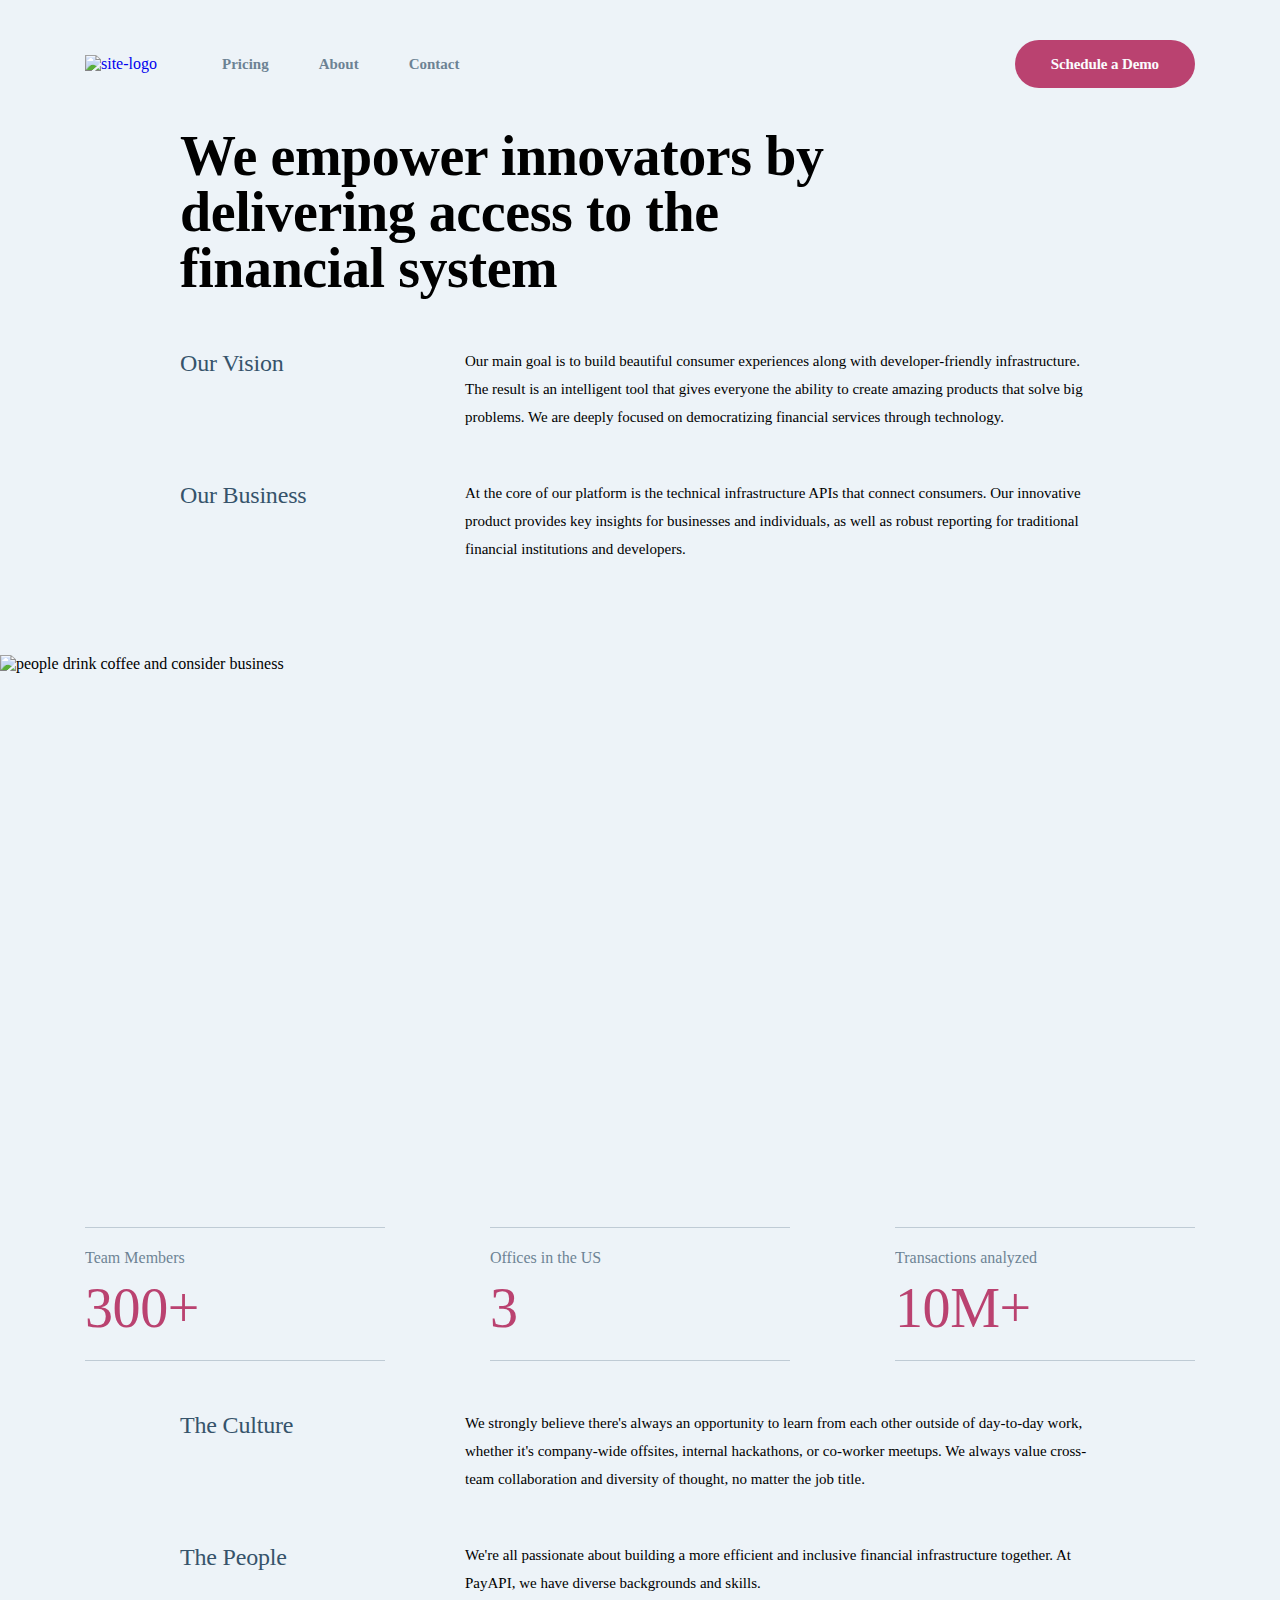
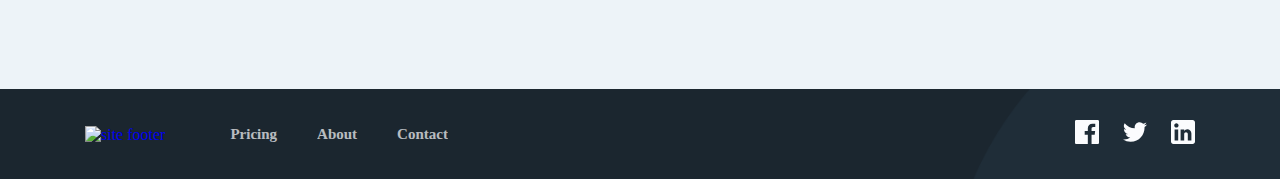
==== about.html @ fb98f4ae "About and pricing page done" ====
<!DOCTYPE html>
<html lang="en">
<head>
  <meta charset="UTF-8">
  <meta http-equiv="X-UA-Compatible" content="IE=edge">
  <meta name="viewport" content="width=device-width, initial-scale=1.0">
  <link rel="stylesheet" href="./css/main.css">
  <title>PayApi\About</title>
</head>
<body class="site-body body-contact">
  <!-- Header Start-->
  <header class="site-header">
    
    <div class="container">
      
      <div class="site-header__inner ">
        
        <a class="logo" href="./index.html">
          <img src="./images/logo.svg" alt="site-logo">
        </a>
        
        <button class="site-header__btn">
        </button>
        
        <nav class="site-header__nav nav">
          
          <button class="nav__btn">
          </button>
          
          <ul class="nav__list">
            
            <li class="nav__item">
              
              <a class="nav__link" href="./pricing.html">
                Pricing
              </a>
              
            </li>
            
            <li class="nav__item">
              
              <a class="nav__link" href="./about.html">
                About
              </a>
              
            </li>
            
            <li class="nav__item">
              
              <a class="nav__link" href="./contact.html">
                Contact
              </a>
              
            </li>
            
          </ul>
          
          <div class="nav__wrap">
            
            <a class="nav-link our-link" href="#">
              Schedule a Demo
            </a>
            
          </div>
          
        </nav>
        
        <div class="site-header-wrap  site-header-wrap--on">
          
          <a class="nav-link our-link" href="#">
            Schedule a Demo
          </a>
          
        </div>
        
      </div>
      
    </div>
    
  </header>
  
  <!-- site main -->
  <main class="site-main">
    <!DOCTYPE html>
<html lang="en">

<head>
    <meta charset="UTF-8">
    <meta http-equiv="X-UA-Compatible" content="IE=edge">
    <meta name="viewport" content="width=device-width, initial-scale=1.0">
    <title>About</title>
    <link rel="stylesheet" href="./css/main.css">
</head>

<body>
    <main>
        <section class="empower">
            <div class="container">
                <div class="empower-wrap">
                    <div class="empower-wrap__title-box">
                        <h2 class="empower-wrap__title">
                            We empower innovators by delivering access to the financial system
                        </h2>
                    </div>
                    <ul class="empower-wrap__empower-list empower-list">
                        <li class="empower-list__item">
                            <h3 class="empower-list__title">Our Vision</h3>
                            <div class="empower-list__text-box">
                                <p class="empower-list__text">
                                    Our main goal is to build beautiful consumer experiences along with developer-friendly
                                    infrastructure. The result is an intelligent tool that gives everyone the ability to
                                    create
                                    amazing products that solve big problems. We are deeply focused on democratizing
                                    financial
                                    services through technology.
                                </p>
                            </div>
                        </li>
                        <li class="empower-list__item">
                            <h3 class="empower-list__title">Our Business</h3>
                            <div class="empower-list__text-box">
                                <p class="empower-list__text">
                                    At the core of our platform is the technical infrastructure APIs that connect consumers.
                                    Our
                                    innovative product provides key insights for businesses and individuals, as well as
                                    robust
                                    reporting for traditional financial institutions and developers.
                                </p>
                            </div>
                        </li>
                    </ul>
                    <img class="empower-wrap__img-m" src="./images/people-m.png" width="375" height="300"
                        srcset="./images/people-m.png 1x, ./images/people-m@2x.png 2x" alt="
                people drink coffee and consider business">
                    <img class="empower-wrap__img-t" src="./images/people-m.png" width="769" height="267"
                        srcset="./images/people-t.png 1x, ./images/people-t@2x.png 2x" alt="
                people drink coffee and consider business">
                    <img class="empower-wrap__img-d" src="./images/people-d.png" width="1440" height="500"
                        srcset="./images/people-d.png 1x, ./images/people-d@2x.png 2x" alt="
                people drink coffee and consider business">
                <ul class="empower-list-team">
                    <li class="empower-list-team__item">
                        <p class="empower-list-team__text">Team Members</p>
                        <span class="empower-list-team__tiny">300+</span>
                    </li>
                    <li class="empower-list-team__item">
                        <p class="empower-list-team__text">Offices in the US</p>
                        <span class="empower-list-team__tiny">3</span>
                    </li>
                    <li class="empower-list-team__item">
                        <p class="empower-list-team__text">Transactions analyzed</p>
                        <span class="empower-list-team__tiny">10M+</span>
                    </li>
                </ul>
                <ul class="empower-wrap__empower-list empower-list">
                    <li class="empower-list__item">
                        <h3 class="empower-list__title">The Culture</h3>
                        <div class="empower-list__text-box">
                            <p class="empower-list__text">
                                We strongly believe there's always an opportunity to learn from each other outside of day-to-day work, whether it's company-wide offsites, internal hackathons, or co-worker meetups. We always value cross-team collaboration and diversity of thought, no matter the job title.
                            </p>
                        </div>
                    </li>
                    <li class="empower-list__item">
                        <h3 class="empower-list__title">The People</h3>
                        <div class="empower-list__text-box">
                            <p class="empower-list__text">
                                We're all passionate about building a more efficient and inclusive financial infrastructure together. At PayAPI, we have diverse backgrounds and skills.
                            </p>
                        </div>
                    </li>
                </ul>
                </div>
            </div>
        </section>
    </main>
</body>

</html>
    
  </main>
  
  
  <!-- Footer -->
  
  <footer class="site-footer">

    <div class="container">

      <div class="site-footer__inner">

        <a class="site-footer__logo" href="./index.html">
          <img src="./images/logo-footer.svg" alt="site footer">
        </a>

        <ul class="site-footer__list">

        <li class="site-footer__item">

          <a class="site-footer__link" href="./pricing.html">
            Pricing
          </a>

        </li>

        <li class="site-footer__item">

          <a class="site-footer__link" href="./about.html">
            About
          </a>

        </li>

        <li class="site-footer__item">

          <a class="site-footer__link" href="./contact.html">
            Contact
          </a>

        </li>

        </ul>

        <ul class="site-footer__icon icon">

          <li class="icon__item">

            <a class="icon__link" href="#">
              <svg width="24" height="24" fill="currentColor" xmlns="http://www.w3.org/2000/svg"><path d="M22.675 0H1.325C.593 0 0 .593 0 1.325v21.351C0 23.407.593 24 1.325 24H12.82v-9.294H9.692v-3.622h3.128V8.413c0-3.1 1.893-4.788 4.659-4.788 1.325 0 2.463.099 2.795.143v3.24l-1.918.001c-1.504 0-1.795.715-1.795 1.763v2.313h3.587l-.467 3.622h-3.12V24h6.116c.73 0 1.323-.593 1.323-1.325V1.325C24 .593 23.407 0 22.675 0Z" fill="currentColor"/></svg>
            </a>

          </li>

          <li class="icon__item">

            <a class="icon__link" href="#">
              <svg width="24" height="20" fill="currentColor" xmlns="http://www.w3.org/2000/svg"><path d="M24 2.557a9.83 9.83 0 0 1-2.828.775A4.932 4.932 0 0 0 23.337.608a9.864 9.864 0 0 1-3.127 1.195A4.916 4.916 0 0 0 16.616.248c-3.179 0-5.515 2.966-4.797 6.045A13.978 13.978 0 0 1 1.671 1.149a4.93 4.93 0 0 0 1.523 6.574 4.903 4.903 0 0 1-2.229-.616c-.054 2.281 1.581 4.415 3.949 4.89a4.935 4.935 0 0 1-2.224.084 4.928 4.928 0 0 0 4.6 3.419A9.9 9.9 0 0 1 0 17.54a13.94 13.94 0 0 0 7.548 2.212c9.142 0 14.307-7.721 13.995-14.646A10.025 10.025 0 0 0 24 2.557Z" fill="currentColor"/></svg>
            </a>

          </li>

          <li class="icon__item">

            <a class="icon__link" href="#">
              <svg width="24" height="24" fill="currentColor" xmlns="http://www.w3.org/2000/svg"><path fill-rule="evenodd" clip-rule="evenodd" d="M2.4 0h19.2C22.92 0 24 1.08 24 2.4v19.2c0 1.32-1.08 2.4-2.4 2.4H2.4C1.08 24 0 22.92 0 21.6V2.4C0 1.08 1.08 0 2.4 0Zm1.2 20.4h3.6V9.6H3.6v10.8ZM5.4 7.56c-1.2 0-2.16-.96-2.16-2.16 0-1.2.96-2.16 2.16-2.16 1.2 0 2.16.96 2.16 2.16 0 1.2-.96 2.16-2.16 2.16ZM16.8 20.4h3.6v-6.84c0-2.28-1.92-4.2-4.2-4.2-1.08 0-2.4.72-3 1.68V9.6H9.6v10.8h3.6v-6.36c0-.96.84-1.8 1.8-1.8.96 0 1.8.84 1.8 1.8v6.36Z" fill="currentColor"/></svg>
            </a>

          </li>

        </ul>

      </div>

    </div>

  </footer>
  
  <script src="./js/main.js"></script>
  
</body>
</html>
---- css/main.css ----
/*! normalize.css v8.0.1 | MIT License | github.com/necolas/normalize.css */
/* Document
   ========================================================================== */
/**
 * 1. Correct the line height in all browsers.
 * 2. Prevent adjustments of font size after orientation changes in iOS.
 */
html {
  line-height: 1.15; /* 1 */
  -webkit-text-size-adjust: 100%; /* 2 */
}

/* Sections
   ========================================================================== */
/**
 * Remove the margin in all browsers.
 */
body {
  margin: 0;
}

/**
 * Render the `main` element consistently in IE.
 */
main {
  display: block;
}

/**
 * Correct the font size and margin on `h1` elements within `section` and
 * `article` contexts in Chrome, Firefox, and Safari.
 */
h1 {
  font-size: 2em;
  margin: 0.67em 0;
}

/* Grouping content
   ========================================================================== */
/**
 * 1. Add the correct box sizing in Firefox.
 * 2. Show the overflow in Edge and IE.
 */
hr {
  box-sizing: content-box; /* 1 */
  height: 0; /* 1 */
  overflow: visible; /* 2 */
}

/**
 * 1. Correct the inheritance and scaling of font size in all browsers.
 * 2. Correct the odd `em` font sizing in all browsers.
 */
pre {
  font-family: monospace, monospace; /* 1 */
  font-size: 1em; /* 2 */
}

/* Text-level semantics
   ========================================================================== */
/**
 * Remove the gray background on active links in IE 10.
 */
a {
  background-color: transparent;
}

/**
 * 1. Remove the bottom border in Chrome 57-
 * 2. Add the correct text decoration in Chrome, Edge, IE, Opera, and Safari.
 */
abbr[title] {
  border-bottom: none; /* 1 */
  text-decoration: underline; /* 2 */
  -webkit-text-decoration: underline dotted;
          text-decoration: underline dotted; /* 2 */
}

/**
 * Add the correct font weight in Chrome, Edge, and Safari.
 */
b,
strong {
  font-weight: bolder;
}

/**
 * 1. Correct the inheritance and scaling of font size in all browsers.
 * 2. Correct the odd `em` font sizing in all browsers.
 */
code,
kbd,
samp {
  font-family: monospace, monospace; /* 1 */
  font-size: 1em; /* 2 */
}

/**
 * Add the correct font size in all browsers.
 */
small {
  font-size: 80%;
}

/**
 * Prevent `sub` and `sup` elements from affecting the line height in
 * all browsers.
 */
sub,
sup {
  font-size: 75%;
  line-height: 0;
  position: relative;
  vertical-align: baseline;
}

sub {
  bottom: -0.25em;
}

sup {
  top: -0.5em;
}

/* Embedded content
   ========================================================================== */
/**
 * Remove the border on images inside links in IE 10.
 */
img {
  border-style: none;
}

/* Forms
   ========================================================================== */
/**
 * 1. Change the font styles in all browsers.
 * 2. Remove the margin in Firefox and Safari.
 */
button,
input,
optgroup,
select,
textarea {
  font-family: inherit; /* 1 */
  font-size: 100%; /* 1 */
  line-height: 1.15; /* 1 */
  margin: 0; /* 2 */
}

/**
 * Show the overflow in IE.
 * 1. Show the overflow in Edge.
 */
button,
input { /* 1 */
  overflow: visible;
}

/**
 * Remove the inheritance of text transform in Edge, Firefox, and IE.
 * 1. Remove the inheritance of text transform in Firefox.
 */
button,
select { /* 1 */
  text-transform: none;
}

/**
 * Correct the inability to style clickable types in iOS and Safari.
 */
button,
[type=button],
[type=reset],
[type=submit] {
  -webkit-appearance: button;
}

/**
 * Remove the inner border and padding in Firefox.
 */
button::-moz-focus-inner,
[type=button]::-moz-focus-inner,
[type=reset]::-moz-focus-inner,
[type=submit]::-moz-focus-inner {
  border-style: none;
  padding: 0;
}

/**
 * Restore the focus styles unset by the previous rule.
 */
button:-moz-focusring,
[type=button]:-moz-focusring,
[type=reset]:-moz-focusring,
[type=submit]:-moz-focusring {
  outline: 1px dotted ButtonText;
}

/**
 * Correct the padding in Firefox.
 */
fieldset {
  padding: 0.35em 0.75em 0.625em;
}

/**
 * 1. Correct the text wrapping in Edge and IE.
 * 2. Correct the color inheritance from `fieldset` elements in IE.
 * 3. Remove the padding so developers are not caught out when they zero out
 *    `fieldset` elements in all browsers.
 */
legend {
  box-sizing: border-box; /* 1 */
  color: inherit; /* 2 */
  display: table; /* 1 */
  max-width: 100%; /* 1 */
  padding: 0; /* 3 */
  white-space: normal; /* 1 */
}

/**
 * Add the correct vertical alignment in Chrome, Firefox, and Opera.
 */
progress {
  vertical-align: baseline;
}

/**
 * Remove the default vertical scrollbar in IE 10+.
 */
textarea {
  overflow: auto;
}

/**
 * 1. Add the correct box sizing in IE 10.
 * 2. Remove the padding in IE 10.
 */
[type=checkbox],
[type=radio] {
  box-sizing: border-box; /* 1 */
  padding: 0; /* 2 */
}

/**
 * Correct the cursor style of increment and decrement buttons in Chrome.
 */
[type=number]::-webkit-inner-spin-button,
[type=number]::-webkit-outer-spin-button {
  height: auto;
}

/**
 * 1. Correct the odd appearance in Chrome and Safari.
 * 2. Correct the outline style in Safari.
 */
[type=search] {
  -webkit-appearance: textfield; /* 1 */
  outline-offset: -2px; /* 2 */
}

/**
 * Remove the inner padding in Chrome and Safari on macOS.
 */
[type=search]::-webkit-search-decoration {
  -webkit-appearance: none;
}

/**
 * 1. Correct the inability to style clickable types in iOS and Safari.
 * 2. Change font properties to `inherit` in Safari.
 */
::-webkit-file-upload-button {
  -webkit-appearance: button; /* 1 */
  font: inherit; /* 2 */
}

/* Interactive
   ========================================================================== */
/*
 * Add the correct display in Edge, IE 10+, and Firefox.
 */
details {
  display: block;
}

/*
 * Add the correct display in all browsers.
 */
summary {
  display: list-item;
}

/* Misc
   ========================================================================== */
/**
 * Add the correct display in IE 10+.
 */
template {
  display: none;
}

/**
 * Add the correct display in IE 10.
 */
[hidden] {
  display: none;
}

/* public-sans-regular - latin */
@font-face {
  font-family: "Public Sans";
  font-style: normal;
  font-weight: 400;
  src: url("../fonts/public-sans-v14-latin-regular.woff2") format("woff2"), url("../fonts/public-sans-v14-latin-regular.woff") format("woff");
}
/* public-sans-700 - latin */
@font-face {
  font-family: "Public Sans";
  font-style: normal;
  font-weight: 700;
  src: url("../fonts/public-sans-v14-latin-700.woff2") format("woff2"), url("../fonts/public-sans-v14-latin-700.woff") format("woff");
}
/* dm-serif-display-regular - latin */
@font-face {
  font-family: "DM Serif Display";
  font-style: normal;
  font-weight: 400;
  src: url("../fonts/dm-serif-display-v10-latin-regular.woff2") format("woff2"), url("../fonts/dm-serif-display-v10-latin-regular.woff") format("woff");
}
html {
  height: 100%;
  box-sizing: border-box;
}

*,
*::before,
*::after {
  box-sizing: inherit;
  scroll-behavior: smooth;
}

body {
  font-family: "Public Sans" "Arial", "sans-serif";
  margin: 0;
  padding: 0;
  display: flex;
  flex-direction: column;
  height: 100%;
}

ul,
ol {
  margin: 0px;
  padding-left: 0px;
  list-style: none;
}

a {
  display: inline-block;
  text-decoration: none;
}

.site-main {
  flex-grow: 1;
}

img {
  vertical-align: middle;
}

hr {
  margin: 0;
}

.visually-hidden {
  position: absolute;
  width: 1px;
  height: 1px;
  margin: -1px;
  padding: 0;
  overflow: hidden;
  border: 0;
  clip: rect(0 0 0 0);
}

.container {
  width: 100%;
  max-width: 1150px;
  margin: 0 auto;
  padding: 0 20px;
}

.site-body {
  background-color: #EDF3F8;
  background-image: url(../images/around-bg.svg);
  background-repeat: no-repeat;
  background-size: 780px 780px;
  background-position: calc(50% - 0px) calc(50% - 470px);
}

.body-contact {
  background-position: calc(50% + 276px) calc(50% - 561px);
}

.site-header {
  padding: 40px 0px 30px 0px;
}

.site-header__inner {
  position: relative;
  display: flex;
  align-items: center;
  justify-content: space-between;
  z-index: 5;
}

.site-header__nav {
  display: none;
}

.site-header__inner--active > .site-header__nav {
  display: block;
}

.site-header__btn {
  width: 28px;
  height: 17px;
  border: none;
  background-color: transparent;
  background-image: url(../images/hamburg.svg);
}

@-webkit-keyframes circle-to-square {
  0% {
    width: 100%;
    transform: translateX(400px);
  }
  50% {
    width: 90%;
    transform: translateX(0px);
  }
}

@keyframes circle-to-square {
  0% {
    width: 100%;
    transform: translateX(400px);
  }
  50% {
    width: 90%;
    transform: translateX(0px);
  }
}
.site-header__nav {
  position: absolute;
  top: -40px;
  background-color: rgba(27, 38, 47, 0.8705882353);
  width: 90%;
  height: 100vh;
  right: -20px;
  z-index: 6;
  padding: 0 25px;
  -webkit-animation-name: circle-to-square;
          animation-name: circle-to-square;
  -webkit-animation-duration: 2s;
          animation-duration: 2s;
  -webkit-animation-iteration-count: none;
          animation-iteration-count: none;
  -webkit-animation-direction: 5s;
          animation-direction: 5s;
  -webkit-animation-timing-function: ease;
          animation-timing-function: ease;
}

.nav__btn {
  display: block;
  margin-left: auto;
  margin-top: 45px;
  padding-bottom: 45px;
  width: 22px;
  height: 23px;
  border: none;
  background-color: transparent;
  background-image: url(../images/x.svg);
  background-repeat: no-repeat;
  background-size: contain;
}

.nav__list {
  margin: 0;
  padding: 0;
  list-style-type: none;
  padding-top: 43px;
  border-top: 1px solid rgba(251, 252, 254, 0.1725490196);
  text-align: center;
}

.nav__item {
  margin-bottom: 32px;
}

.nav__link {
  text-decoration: none;
  font-family: "Public Sans";
  font-style: normal;
  font-weight: 700;
  font-size: 20px;
  line-height: 24px;
  text-align: center;
  color: #FBFCFE;
  mix-blend-mode: normal;
  opacity: 0.7;
}

.nav__wrap {
  display: flex;
  justify-content: center;
}

.our-link {
  padding: 15px 36px;
  display: inline-block;
  text-decoration: none;
  font-family: "Public Sans";
  font-style: normal;
  font-weight: 700;
  font-size: 15px;
  line-height: 18px;
  text-align: center;
  letter-spacing: -0.115385px;
  color: #FBFCFE;
  background-color: #BA4270;
  border-radius: 24px;
  transition: all 0.3s ease;
}

.site-header-wrap--on {
  display: none;
}

@media only screen and (min-width: 700px) {
  .site-body {
    background-position: calc(50% - 0px) calc(50% - 438px);
  }
  .body-contact {
    background-position: calc(50% + 468px) calc(50% - 454px);
  }
  .site-header {
    padding: 40px 0px;
  }
  .site-header__inner {
    display: flex;
    justify-content: space-between;
    align-items: center;
  }
  .site-header__btn {
    display: none;
  }
  @-webkit-keyframes circle-to-square {
    0% {
      width: 0%;
      transform: translateX(0px);
    }
    50% {
      width: 100%;
      transform: translateX(0px);
    }
  }
  @keyframes circle-to-square {
    0% {
      width: 0%;
      transform: translateX(0px);
    }
    50% {
      width: 100%;
      transform: translateX(0px);
    }
  }
  .site-header__nav {
    width: auto;
    padding: 0;
    display: block;
    position: static;
    height: auto;
    display: flex;
    align-items: center;
    background-color: transparent;
    -webkit-animation-name: circle-to-square;
            animation-name: circle-to-square;
    -webkit-animation-duration: 0s;
            animation-duration: 0s;
    -webkit-animation-iteration-count: none;
            animation-iteration-count: none;
    -webkit-animation-direction: 0s;
            animation-direction: 0s;
    -webkit-animation-timing-function: ease;
            animation-timing-function: ease;
  }
  .nav__btn {
    display: none;
  }
  .nav__list {
    margin: 0;
    padding: 0;
    list-style-type: none;
    display: flex;
    border-top: none;
  }
  .nav__item {
    margin-bottom: 0;
  }
  .nav__item:not(:last-child) {
    margin-right: 50px;
  }
  .nav__wrap {
    display: none;
  }
  .nav__link {
    font-family: "Public Sans";
    font-style: normal;
    font-weight: 700;
    font-size: 15px;
    line-height: 18px;
    color: #36536B;
    mix-blend-mode: normal;
    opacity: 0.7;
    transition: all 0.3s ease;
  }
  .site-header-wrap--on {
    display: block;
  }
}
@media only screen and (min-width: 1024px) {
  .site-body {
    background-position: calc(50% + 504px) calc(50% - 127px);
  }
  .body-contact {
    background-position: calc(50% + 468px) calc(50% - 495px);
  }
  .site-header__nav {
    margin-right: auto;
    margin-left: 65px;
  }
  .nav__link:hover {
    color: #141e26;
  }
  .our-link:hover {
    background-color: #DA6D97;
  }
}
.hero {
  padding: 0px 0px 80px 0px;
}

.hero__pic {
  width: 128px;
  height: 240px;
  margin: 0 auto;
  margin-bottom: 25px;
}

.hero__img--two {
  display: none;
}

.hero__img--thre {
  display: none;
}

.hero__title {
  margin: 0;
  margin-bottom: 24px;
  font-family: "DM Serif Display";
  font-style: normal;
  font-weight: 400;
  font-size: 28px;
  line-height: 36px;
  text-align: center;
  letter-spacing: -0.246154px;
  color: #36536B;
}

.form {
  text-align: center;
  margin-bottom: 24px;
}

.hero__info {
  width: 100%;
  max-width: 573px;
  margin: 0 auto;
  text-align: center;
}

.form__input {
  width: 100%;
  max-width: 445px;
  padding: 15px 27px;
  border: none;
  background-color: #FBFCFE;
  box-shadow: 10px 10px 25px -10px rgba(54, 83, 107, 0.25);
  border-radius: 24px;
  margin-bottom: 16px;
}

.form__input::-moz-placeholder {
  font-family: "Public Sans";
  font-style: normal;
  font-weight: 700;
  font-size: 15px;
  line-height: 18px;
  color: #36536B;
  mix-blend-mode: normal;
  opacity: 0.5;
}

.form__input:-ms-input-placeholder {
  font-family: "Public Sans";
  font-style: normal;
  font-weight: 700;
  font-size: 15px;
  line-height: 18px;
  color: #36536B;
  mix-blend-mode: normal;
  opacity: 0.5;
}

.form__input::placeholder {
  font-family: "Public Sans";
  font-style: normal;
  font-weight: 700;
  font-size: 15px;
  line-height: 18px;
  color: #36536B;
  mix-blend-mode: normal;
  opacity: 0.5;
}

.form__button {
  border: none;
  width: 100%;
  max-width: 445px;
}

.hero__text {
  margin: 0;
  font-family: "Public Sans";
  font-style: normal;
  font-weight: 400;
  font-size: 15px;
  line-height: 18px;
  color: #6C8294;
}

@media only screen and (min-width: 500px) {
  .hero__title {
    font-size: 40px;
    line-height: 50px;
  }
}
@media only screen and (min-width: 768px) {
  .hero {
    padding: 20px 0px 100px 0px;
  }
  .hero__img {
    display: none;
  }
  .hero__pic {
    width: 160px;
    height: 300px;
    margin: 0 auto;
    margin-bottom: 48px;
  }
  .hero__img--two {
    display: block;
    position: relative;
    top: -53px;
    left: -55px;
  }
  .hero__title {
    font-size: 48px;
    line-height: 56px;
  }
  .form {
    width: 100%;
    display: flex;
    align-items: center;
    justify-content: center;
    margin-bottom: 16px;
    position: relative;
    z-index: 3;
  }
  .form__input {
    margin-bottom: 0;
  }
  .form__button {
    width: 100%;
    padding: 16px 36px;
    max-width: 195px;
    position: absolute;
    right: 60px;
  }
  .form__input:disabled ~ .form__button {
    background-color: #d380a0;
  }
}
@media only screen and (min-width: 1024px) {
  .hero {
    padding: 0px 0px 75px 0px;
  }
  .hero__inner {
    display: flex;
    flex-direction: row-reverse;
    align-items: center;
  }
  .hero__pic {
    width: 400px;
    height: 530px;
    margin: 0 auto;
    margin-bottom: 48px;
    margin: 0;
  }
  .hero__img--two {
    display: none;
  }
  .hero__img--thre {
    display: block;
    width: 440px;
    height: 650px;
    position: relative;
    top: 0px;
  }
  .hero__info {
    width: 100%;
    max-width: 546px;
    text-align: start;
    margin-left: 0;
  }
  .hero__title {
    font-size: 72px;
    line-height: 72px;
    text-align: start;
    margin-bottom: 31px;
  }
  .form {
    justify-content: flex-start;
  }
  .form__button {
    right: 50px;
  }
  .hero__text {
    margin-left: 30px;
  }
}
.brend {
  padding: 80px 0px;
  background-image: url(../images/brand-bg.png);
  background-repeat: no-repeat;
  background-size: cover;
}

.brend__list {
  margin: 0;
  padding: 0;
  list-style-type: none;
  margin-bottom: 55px;
  display: grid;
  grid-template-columns: 50% 50%;
  grid-row-gap: 40px;
}

.brend__item {
  text-align: center;
}

.brend__info {
  width: 100%;
  max-width: 456px;
  margin: 0 auto;
  text-align: center;
}

.company__title {
  margin: 0;
  margin-bottom: 16px;
  font-family: "DM Serif Display";
  font-style: normal;
  font-weight: 400;
  font-size: 32px;
  line-height: 36px;
  text-align: center;
  letter-spacing: -0.246154px;
  color: #FBFCFE;
}

.company__text {
  margin: 0;
  margin-bottom: 60px;
  font-family: "Public Sans";
  font-style: normal;
  font-weight: 400;
  font-size: 15px;
  line-height: 28px;
  text-align: center;
  color: #FBFCFE;
  mix-blend-mode: normal;
  opacity: 0.7;
}

.company__link {
  text-decoration: none;
  padding: 15px 32px;
  display: inline-block;
  font-family: "Public Sans";
  font-style: normal;
  font-weight: 700;
  font-size: 15px;
  line-height: 18px;
  text-align: center;
  letter-spacing: -0.115385px;
  color: #FBFCFE;
  border: 1px solid #FBFCFE;
  border-radius: 24px;
  transition: all 0.3s ease;
}

.brend__img--two {
  display: none;
}

@media only screen and (min-width: 700px) {
  .brend__list {
    margin: 0;
    padding: 0;
    list-style-type: none;
    margin-bottom: 55px;
    display: grid;
    grid-template-columns: 129px 129px 129px;
    grid-row-gap: 40px;
    grid-column-gap: 40px;
    justify-content: center;
  }
}
@media only screen and (min-width: 768px) {
  .brend {
    background-image: url(../images/brend-t-bg.png);
    background-repeat: no-repeat;
    background-size: cover;
  }
  .brend__list {
    margin: 0;
    padding: 0;
    list-style-type: none;
    margin-bottom: 65px;
    display: grid;
    grid-template-columns: 129px 129px 129px;
    grid-row-gap: 55px;
    grid-column-gap: 60px;
    justify-content: center;
  }
  .company__title {
    font-size: 48px;
    line-height: 56px;
    margin-bottom: 24px;
  }
  .company__text {
    margin-bottom: 32px;
  }
}
@media only screen and (min-width: 1024px) {
  .brend {
    padding: 100px 0px;
    background-image: url(../images/brend-d-bg.png);
    background-repeat: no-repeat;
    background-size: cover;
  }
  .brend__inner {
    display: flex;
    justify-content: space-between;
    align-items: center;
    flex-direction: row-reverse;
  }
  .brend__info {
    width: 100%;
    max-width: 445px;
    text-align: start;
    margin: 0;
  }
  .company__title {
    text-align: start;
  }
  .company__text {
    text-align: start;
  }
  .company__link:hover {
    color: #1B262F;
    background-color: #FFFFFf;
  }
  .brend__list {
    margin-bottom: 0;
  }
  .brend__img {
    display: none;
  }
  .brend__img--two {
    display: block;
  }
}
.simple {
  padding: 30px 0px 80px 0px;
}

.simple__list {
  margin: 0;
  padding: 0;
  list-style-type: none;
}

.product__pic {
  text-align: center;
  width: 100%;
  max-width: 280px;
  height: 280px;
  margin: 0 auto;
}

.product__img {
  width: 100%;
  max-width: 250px;
  height: 280px;
  margin: 0 auto;
}

.product__info {
  width: 100%;
  max-width: 573px;
  margin: 0 auto;
}

.product__title {
  margin: 0;
  margin-bottom: 24px;
  font-family: "DM Serif Display";
  font-style: normal;
  font-weight: 400;
  font-size: 34px;
  line-height: 36px;
  text-align: center;
  letter-spacing: -0.276923px;
  color: #36536B;
}

.product__text {
  margin: 0;
  font-family: "Public Sans";
  font-style: normal;
  font-weight: 400;
  font-size: 15px;
  line-height: 28px;
  text-align: center;
  color: #6C8294;
}

.product__img--two {
  display: none;
}

.product__img--thre {
  display: none;
}

@media only screen and (min-width: 768px) {
  .simple {
    padding: 50px 0px 100px 0px;
  }
  .product__img--one {
    display: none;
  }
  .product__img--two {
    display: block;
  }
  .product__pic {
    text-align: center;
    width: 100%;
    max-width: 500px;
    margin: 0 auto;
    margin-bottom: 60px;
  }
  .product__pic--two {
    text-align: center;
    width: 100%;
    max-width: 570px;
    margin: 0 auto;
  }
  .product__img {
    width: 100%;
    max-width: 500px;
    height: auto;
    margin: 0 auto;
  }
  .product__pic--two {
    margin-bottom: 120px;
  }
  .product__img--two {
    position: relative;
    right: -15px;
  }
  .product__title {
    font-size: 48px;
    line-height: 56px;
  }
  .product__text {
    font-family: "Public Sans";
    font-style: normal;
    font-weight: 400;
    font-size: 15px;
    line-height: 28px;
    text-align: center;
    color: #6C8294;
  }
}
@media only screen and (min-width: 1024px) {
  .simple {
    padding: 100px 0px 100px 0px;
    background-image: url(../images/around-bigbg.svg);
    background-repeat: no-repeat;
    background-size: 751px 631px;
    background-position: calc(50% + 690px) calc(50% + 195px);
  }
  .simple__item {
    display: flex;
    align-items: center;
    margin-bottom: 70px;
  }
  .simple__item--two {
    flex-direction: row-reverse;
  }
  .product__img--two {
    display: none;
  }
  .product__img--thre {
    display: block;
  }
  .product__info {
    width: 100%;
    max-width: 445px;
    text-align: start;
  }
  .product__title, .product__text {
    text-align: start;
  }
  .product__pic {
    margin-bottom: 0;
  }
  .product__pic--two {
    margin-bottom: 0px;
  }
  .product__pic--two {
    text-align: center;
    width: 100%;
    max-width: 570px;
    height: auto;
    margin: 0 auto;
  }
  .simple__item--two {
    margin-bottom: 0;
  }
  .product__img {
    width: 100%;
    max-width: 520px;
    height: auto;
    margin-right: 0;
  }
}
.finance {
  padding-bottom: 80px;
}

.finance__list {
  margin: 0;
  padding: 0;
  list-style-type: none;
}

.finance__item {
  width: 100%;
  max-width: 500px;
  margin: 0 auto;
}

.finance__item:not(:last-child) {
  margin-bottom: 48px;
}

.finance__item--one {
  position: relative;
}

.finance__item--one::before {
  content: "";
  width: 106px;
  height: 106px;
  background-image: url(../images/result-one.svg);
  background-repeat: no-repeat;
  background-size: contain;
  display: block;
  margin: 0 auto;
  margin-bottom: 33px;
}

.finance__item--two {
  position: relative;
}

.finance__item--two::before {
  content: "";
  width: 106px;
  height: 106px;
  background-image: url(../images/result-two.svg);
  background-repeat: no-repeat;
  background-size: contain;
  display: block;
  margin: 0 auto;
  margin-bottom: 33px;
}

.finance__item--thre {
  position: relative;
}

.finance__item--thre::before {
  content: "";
  width: 106px;
  height: 106px;
  background-image: url(../images/result-thre.svg);
  background-repeat: no-repeat;
  background-size: contain;
  display: block;
  margin: 0 auto;
  margin-bottom: 33px;
}

.finance__title {
  margin: 0;
  margin-bottom: 16px;
  font-family: "Public Sans";
  font-style: normal;
  font-weight: 700;
  font-size: 18px;
  line-height: 25px;
  text-align: center;
  letter-spacing: -0.138462px;
  color: #36536B;
}

.finance__text {
  margin: 0;
  font-family: "Public Sans";
  font-style: normal;
  font-weight: 400;
  font-size: 15px;
  line-height: 25px;
  text-align: center;
  letter-spacing: -0.115385px;
  color: #6C8294;
}

@media only screen and (min-width: 768px) {
  .finance__list {
    display: flex;
  }
  .finance__item {
    width: 100%;
    max-width: 250px;
    margin: 0 auto;
  }
  .finance__item--one::before, .finance__item--two::before, .finance__item--thre::before {
    width: 88px;
    height: 88px;
  }
}
@media only screen and (min-width: 1024px) {
  .article__inner {
    display: flex;
    align-items: center;
    justify-content: space-between;
  }
  .finance__item {
    width: 100%;
    max-width: 350px;
    margin: 0 auto;
  }
  .finance__item--one::before, .finance__item--two::before, .finance__item--thre::before {
    width: 106px;
    height: 106px;
  }
}
.article {
  padding: 0px 0px 80px 0px;
}

.article__title {
  margin: 0;
  margin-bottom: 32px;
  font-family: "DM Serif Display";
  font-style: normal;
  font-weight: 400;
  font-size: 32px;
  line-height: 36px;
  text-align: center;
  letter-spacing: -0.246154px;
  color: #36536B;
}

@media only screen and (min-width: 500px) {
  .article__title {
    font-size: 44px;
    line-height: 50px;
  }
}
@media only screen and (min-width: 768px) {
  .article {
    padding: 0px 0px 100px 0px;
  }
  .article__title {
    font-size: 48px;
    line-height: 56px;
    margin-bottom: 40px;
  }
  .article__info {
    width: 100%;
    max-width: 445px;
    margin: 0 auto;
    text-align: center;
  }
  .article__form {
    width: 100%;
    max-width: 445px;
  }
  .form__button--two {
    right: 0;
  }
}
@media only screen and (min-width: 1024px) {
  .article__title {
    margin-bottom: 0;
  }
  .article__form {
    margin-bottom: 0;
  }
  .article__info {
    margin: 0;
    text-align: center;
  }
}
.site-footer {
  padding: 40px 0px 55px 0px;
  background-image: url(../images/footer-m.png);
  background-repeat: no-repeat;
  background-size: cover;
}

.site-footer__inner {
  text-align: center;
}

.site-footer__logo {
  display: inline-block;
  margin-bottom: 40px;
}

.site-footer__list {
  margin: 0;
  padding: 0;
  list-style-type: none;
  margin-bottom: 40px;
}

.site-footer__item:not(:last-child) {
  margin-bottom: 31px;
}

.site-footer__link {
  text-decoration: none;
  font-family: "Public Sans";
  font-style: normal;
  font-weight: 700;
  font-size: 15px;
  line-height: 18px;
  color: #FBFCFE;
  mix-blend-mode: normal;
  opacity: 0.7;
  transition: all 0.3s ease;
}

.site-footer__icon {
  margin: 0;
  padding: 0;
  list-style-type: none;
  display: flex;
  align-items: center;
  justify-content: center;
}

.icon__item:nth-child(2) {
  margin-right: 24px;
  margin-left: 24px;
}

.icon__link {
  color: #FBFCFE;
  transition: all 0.3s ease;
}

@media only screen and (min-width: 500px) {
  .site-footer__list {
    display: flex;
    justify-content: center;
    align-items: center;
  }
  .site-footer__item:not(:last-child) {
    margin-bottom: 0px;
  }
  .site-footer__item:nth-child(2) {
    margin-right: 40px;
    margin-left: 40px;
  }
}
@media only screen and (min-width: 768px) {
  .site-footer {
    padding: 31px 0px 31px 0px;
    background-image: url(../images/footer-t.png);
    background-repeat: no-repeat;
    background-size: cover;
  }
  .site-footer__inner {
    display: flex;
    align-items: center;
    justify-content: flex-start;
  }
  .site-footer__logo {
    margin-bottom: 0;
    margin-right: 65px;
  }
  .site-footer__list {
    margin-bottom: 0;
    margin-right: auto;
  }
}
@media only screen and (min-width: 1024px) {
  .site-footer {
    padding: 31px 0px 31px 0px;
    background-image: url(../images/footer-d.png);
    background-repeat: no-repeat;
    background-size: cover;
  }
  .site-footer__link:hover {
    color: #FBFCFE;
    opacity: 1;
  }
  .icon__link:hover {
    color: #DA6D97;
  }
}
/* SECTION PRICING START */
.pricing-box__title {
  margin: 0px 0px 48px 0px;
  font-family: "DM Serif Display";
  font-size: 32px;
  line-height: 36px;
  text-align: center;
  letter-spacing: -0.246154px;
  color: var(--san-juan-blue);
}

.pricing-list {
  width: 100%;
  max-width: 327px;
  margin: 0;
  padding: 0;
  list-style-type: none;
  margin: 0 auto;
}

.pricing-list__item:not(:last-child) {
  margin-bottom: 48px;
}
.pricing-list__item.pricing-list__item .pricing-list-text__item::before {
  position: absolute;
  bottom: 9px;
  left: calc(50% - 74px);
  width: 15px;
  height: 11px;
  background-image: url("../images/check.svg");
  background-repeat: no-repeat;
  content: "";
}
.pricing-list__item:nth-child(1) .pricing-list-text__item:nth-child(4):before, .pricing-list__item:nth-child(1) .pricing-list-text__item:nth-child(5):before, .pricing-list__item:nth-child(1) .pricing-list-text__item:nth-child(6):before, .pricing-list__item:nth-child(1) .pricing-list-text__item:nth-child(7):before {
  background-image: none;
}
.pricing-list__item:nth-child(1) .pricing-list-text__item:nth-child(4), .pricing-list__item:nth-child(1) .pricing-list-text__item:nth-child(5), .pricing-list__item:nth-child(1) .pricing-list-text__item:nth-child(6), .pricing-list__item:nth-child(1) .pricing-list-text__item:nth-child(7) {
  opacity: 0.5;
}
.pricing-list__item:nth-child(2) .pricing-list-text__item:nth-child(6):before, .pricing-list__item:nth-child(2) .pricing-list-text__item:nth-child(7):before {
  background-image: none;
}
.pricing-list__item:nth-child(2) .pricing-list-text__item:nth-child(6), .pricing-list__item:nth-child(2) .pricing-list-text__item:nth-child(7) {
  opacity: 0.5;
}

.pricing-list__title {
  margin: 0px 0px 81px 0px;
  font-family: "DM Serif Display";
  font-weight: 400;
  font-size: 24px;
  line-height: 32px;
  text-align: center;
  letter-spacing: -0.184615px;
  color: #BA4270;
}

.pricing-list__text {
  display: none;
  margin: 0px 0px 19px 0px;
  font-size: 15px;
  line-height: 28px;
  font-weight: 400;
  text-align: center;
  color: #6C8294;
}

.pricing-list__tiny {
  display: block;
  max-width: 327px;
  margin-bottom: 24px;
  padding-bottom: 24px;
  font-family: "DM Serif Display";
  font-weight: 400;
  text-align: center;
  font-size: 56px;
  line-height: 72px;
  letter-spacing: -0.430769px;
  color: #36536B;
  border-bottom: 1px solid rgba(54, 83, 107, 0.2509803922);
}

.pricing-list-text {
  margin: 0px 0px 24px 0px;
  padding-left: 0px;
  padding-bottom: 16px;
  list-style-type: none;
  border-bottom: 1px solid rgba(54, 83, 107, 0.2509803922);
}

.pricing-list-text__item {
  position: relative;
  width: 96px;
  margin: 0 auto;
  padding-left: 13px;
}

.pricing-list-text__text {
  margin: 0px 0px 8px 0px;
  font-size: 15px;
  line-height: 28px;
  text-align: center;
  color: var(--light-san-juan-blue);
  text-align: left;
  font-size: 16px;
  color: #36536B;
}

.pricing-list__link-tiny {
  display: block;
  width: 168px;
  margin: 0 auto;
}

.pricing-list__link {
  display: inline-block;
  padding: 16px 26px;
  font-weight: 700;
  font-size: 15px;
  line-height: 18px;
  letter-spacing: -0.115385px;
  color: var(--san-juan-blue);
  border: 1px solid var(--san-juan-blue);
  border-radius: 24px;
}
.pricing-list__link:hover {
  color: #fff;
  background-color: var(--san-juan-blue);
  transition: all 0.3s ease;
}
.pricing-list__link:active {
  opacity: 0.5;
}

@media only screen and (min-width: 730px) {
  .pricing-box__title {
    margin-bottom: 69px;
    font-size: 48px;
    line-height: 56px;
    letter-spacing: -0.369231px;
  }
  .pricing-list {
    display: flex;
    justify-content: space-between;
    max-width: none;
  }
  .pricing-list__title {
    margin-bottom: 13px;
  }
  .pricing-list__text {
    display: block;
  }
  .pricing-list__item {
    width: 100%;
    max-width: 223px;
  }
  .pricing-list__tiny {
    padding-bottom: 21px;
    font-size: 48px;
    letter-spacing: -0.369231px;
  }
}
@media only screen and (min-width: 1024px) {
  .pricing-box__title {
    margin-bottom: 72px;
    font-size: 56px;
    letter-spacing: -0.430769px;
    text-align: left;
  }
  .pricing-list__item {
    max-width: 310px;
  }
  .pricing-list__title {
    margin-bottom: 16px;
    font-size: 32px;
    line-height: 40px;
    letter-spacing: -0.246154px;
    text-align: left;
  }
  .pricing-list__text {
    margin-bottom: 8px;
    font-size: 13px;
    line-height: 25px;
    text-align: left;
  }
  .pricing-list__tiny {
    font-size: 56px;
    letter-spacing: -0.430769px;
    text-align: left;
  }
  .pricing-list-text__item {
    margin: 0px;
    padding-left: 36px;
  }
  .pricing-list__item.pricing-list__item .pricing-list-text__item::before {
    left: calc(50% - 49px);
  }
}
@media only screen and (min-width: 1170px) {
  .pricing-list__item {
    max-width: 350px;
  }
  .pricing-list__text {
    font-size: 15px;
    line-height: 28px;
  }
}
/* SECTION PRICING END */
.empower {
  position: relative;
}

.empower-wrap__title-box {
  width: 100%;
  max-width: 327px;
  margin: 0 auto 40px auto;
}

.empower-wrap__title {
  margin: 0px;
  font-family: "DM Serif Display";
  font-size: 32px;
  line-height: 36px;
  text-align: center;
  letter-spacing: -0.246154px;
  color: var(--san-juan-blue);
  font-size: 29px;
}

.empower-list {
  margin-bottom: 92px;
}

.empower-list__item {
  width: 100%;
  max-width: 327px;
  margin: 0 auto;
}
.empower-list__item:not(:last-child) {
  margin-bottom: 48px;
}

.empower-list__title {
  margin: 0px 0px 16px 0px;
  font-family: "DM Serif Display";
  font-weight: 400;
  font-size: 24px;
  line-height: 32px;
  letter-spacing: -0.184615px;
  color: #36536B;
  text-align: center;
}

.empower-list__text {
  margin: 0px;
  font-size: 15px;
  line-height: 28px;
  text-align: center;
  color: var(--light-san-juan-blue);
  text-align: center;
  font-size: 13px;
}

.empower-wrap__img-m {
  position: absolute;
  right: 0px;
  left: 0px;
  display: block;
  width: 100%;
}

.empower-wrap__img-t {
  display: none;
}

.empower-wrap__img-d {
  display: none;
}

.empower-list-team {
  width: 100%;
  max-width: 327px;
  margin: 439px auto 48px auto;
  padding: 16px 0px;
  border-top: 1px solid rgba(54, 83, 107, 0.2509803922);
  border-bottom: 1px solid rgba(54, 83, 107, 0.2509803922);
}

.empower-list-team__item:not(:last-child) {
  margin-bottom: 32px;
}

.empower-list-team__text {
  margin: 0px;
  font-size: 16px;
  line-height: 28px;
  text-align: center;
  color: #36536B;
  opacity: 0.7;
}

.empower-list-team__tiny {
  display: block;
  width: 100%;
  max-width: 327px;
  margin: 0 auto;
  font-family: "DM Serif Display";
  font-weight: 400;
  font-size: 56px;
  line-height: 72px;
  text-align: center;
  letter-spacing: -0.430769px;
  color: #BA4270;
}

@media only screen and (min-width: 353px) {
  .empower-list__text {
    font-size: 14px;
  }
}
@media only screen and (min-width: 360px) {
  .empower-wrap__title {
    font-size: 32px;
  }
  .empower-list__text {
    font-size: 15px;
  }
}
@media only screen and (min-width: 600px) {
  .empower-wrap__img-m {
    display: none;
  }
  .empower-wrap__img-t {
    position: absolute;
    right: 0px;
    left: 0px;
    display: block;
    width: 100%;
  }
}
@media only screen and (min-width: 730px) {
  .empower-wrap__title-box {
    max-width: 573px;
    margin-bottom: 54px;
  }
  .empower-wrap__title {
    font-size: 48px;
    line-height: 56px;
    letter-spacing: -0.369231px;
  }
  .empower-list__item {
    display: flex;
    max-width: 689px;
    margin: 0 auto;
  }
  .empower-list__title {
    margin-right: auto;
  }
  .empower-list__text-box {
    width: 100%;
    max-width: 456px;
  }
  .empower-list__text {
    text-align: left;
  }
  .empower-list-team {
    display: flex;
    justify-content: space-between;
    max-width: none;
    margin-top: 455px;
    padding: 0px;
    border-top: none;
    border-bottom: none;
  }
  .empower-list-team__item {
    width: 100%;
    max-width: 223px;
    padding: 16px 0px;
    border-top: 1px solid rgba(54, 83, 107, 0.2509803922);
    border-bottom: 1px solid rgba(54, 83, 107, 0.2509803922);
  }
  .empower-list-team__item:not(:last-child) {
    margin-bottom: 0px;
  }
  .empower-list-team__text {
    text-align: left;
  }
  .empower-list-team__tiny {
    text-align: left;
  }
}
@media only screen and (min-width: 1000px) {
  .empower-wrap__title-box {
    max-width: 730px;
    margin: 0px 0px 51px 95px;
  }
  .empower-wrap__title {
    font-size: 56px;
    line-height: 56px;
    letter-spacing: -0.430769px;
    text-align: left;
  }
  .empower-list {
    margin-left: 95px;
  }
  .empower-list__item {
    max-width: 920px;
    margin: 0px;
  }
  .empower-list__text-box {
    max-width: 635px;
  }
  .empower-wrap__img-t {
    display: none;
  }
  .empower-wrap__img-d {
    position: absolute;
    right: 0px;
    left: 0px;
    display: block;
    width: 100%;
  }
  .empower-list-team {
    margin-top: 664px;
  }
  .empower-list-team__item {
    max-width: 300px;
  }
}
@media only screen and (min-width: 1150px) {
  .empower {
    background-image: url("../images/around-bg.svg");
    background-size: 780px 780px;
    background-repeat: no-repeat;
    background-position: calc(50% - 736px) calc(50% + 0px);
  }
}/*# sourceMappingURL=main.css.map */
---- css/main.css ----
/*! normalize.css v8.0.1 | MIT License | github.com/necolas/normalize.css */
/* Document
   ========================================================================== */
/**
 * 1. Correct the line height in all browsers.
 * 2. Prevent adjustments of font size after orientation changes in iOS.
 */
html {
  line-height: 1.15; /* 1 */
  -webkit-text-size-adjust: 100%; /* 2 */
}

/* Sections
   ========================================================================== */
/**
 * Remove the margin in all browsers.
 */
body {
  margin: 0;
}

/**
 * Render the `main` element consistently in IE.
 */
main {
  display: block;
}

/**
 * Correct the font size and margin on `h1` elements within `section` and
 * `article` contexts in Chrome, Firefox, and Safari.
 */
h1 {
  font-size: 2em;
  margin: 0.67em 0;
}

/* Grouping content
   ========================================================================== */
/**
 * 1. Add the correct box sizing in Firefox.
 * 2. Show the overflow in Edge and IE.
 */
hr {
  box-sizing: content-box; /* 1 */
  height: 0; /* 1 */
  overflow: visible; /* 2 */
}

/**
 * 1. Correct the inheritance and scaling of font size in all browsers.
 * 2. Correct the odd `em` font sizing in all browsers.
 */
pre {
  font-family: monospace, monospace; /* 1 */
  font-size: 1em; /* 2 */
}

/* Text-level semantics
   ========================================================================== */
/**
 * Remove the gray background on active links in IE 10.
 */
a {
  background-color: transparent;
}

/**
 * 1. Remove the bottom border in Chrome 57-
 * 2. Add the correct text decoration in Chrome, Edge, IE, Opera, and Safari.
 */
abbr[title] {
  border-bottom: none; /* 1 */
  text-decoration: underline; /* 2 */
  -webkit-text-decoration: underline dotted;
          text-decoration: underline dotted; /* 2 */
}

/**
 * Add the correct font weight in Chrome, Edge, and Safari.
 */
b,
strong {
  font-weight: bolder;
}

/**
 * 1. Correct the inheritance and scaling of font size in all browsers.
 * 2. Correct the odd `em` font sizing in all browsers.
 */
code,
kbd,
samp {
  font-family: monospace, monospace; /* 1 */
  font-size: 1em; /* 2 */
}

/**
 * Add the correct font size in all browsers.
 */
small {
  font-size: 80%;
}

/**
 * Prevent `sub` and `sup` elements from affecting the line height in
 * all browsers.
 */
sub,
sup {
  font-size: 75%;
  line-height: 0;
  position: relative;
  vertical-align: baseline;
}

sub {
  bottom: -0.25em;
}

sup {
  top: -0.5em;
}

/* Embedded content
   ========================================================================== */
/**
 * Remove the border on images inside links in IE 10.
 */
img {
  border-style: none;
}

/* Forms
   ========================================================================== */
/**
 * 1. Change the font styles in all browsers.
 * 2. Remove the margin in Firefox and Safari.
 */
button,
input,
optgroup,
select,
textarea {
  font-family: inherit; /* 1 */
  font-size: 100%; /* 1 */
  line-height: 1.15; /* 1 */
  margin: 0; /* 2 */
}

/**
 * Show the overflow in IE.
 * 1. Show the overflow in Edge.
 */
button,
input { /* 1 */
  overflow: visible;
}

/**
 * Remove the inheritance of text transform in Edge, Firefox, and IE.
 * 1. Remove the inheritance of text transform in Firefox.
 */
button,
select { /* 1 */
  text-transform: none;
}

/**
 * Correct the inability to style clickable types in iOS and Safari.
 */
button,
[type=button],
[type=reset],
[type=submit] {
  -webkit-appearance: button;
}

/**
 * Remove the inner border and padding in Firefox.
 */
button::-moz-focus-inner,
[type=button]::-moz-focus-inner,
[type=reset]::-moz-focus-inner,
[type=submit]::-moz-focus-inner {
  border-style: none;
  padding: 0;
}

/**
 * Restore the focus styles unset by the previous rule.
 */
button:-moz-focusring,
[type=button]:-moz-focusring,
[type=reset]:-moz-focusring,
[type=submit]:-moz-focusring {
  outline: 1px dotted ButtonText;
}

/**
 * Correct the padding in Firefox.
 */
fieldset {
  padding: 0.35em 0.75em 0.625em;
}

/**
 * 1. Correct the text wrapping in Edge and IE.
 * 2. Correct the color inheritance from `fieldset` elements in IE.
 * 3. Remove the padding so developers are not caught out when they zero out
 *    `fieldset` elements in all browsers.
 */
legend {
  box-sizing: border-box; /* 1 */
  color: inherit; /* 2 */
  display: table; /* 1 */
  max-width: 100%; /* 1 */
  padding: 0; /* 3 */
  white-space: normal; /* 1 */
}

/**
 * Add the correct vertical alignment in Chrome, Firefox, and Opera.
 */
progress {
  vertical-align: baseline;
}

/**
 * Remove the default vertical scrollbar in IE 10+.
 */
textarea {
  overflow: auto;
}

/**
 * 1. Add the correct box sizing in IE 10.
 * 2. Remove the padding in IE 10.
 */
[type=checkbox],
[type=radio] {
  box-sizing: border-box; /* 1 */
  padding: 0; /* 2 */
}

/**
 * Correct the cursor style of increment and decrement buttons in Chrome.
 */
[type=number]::-webkit-inner-spin-button,
[type=number]::-webkit-outer-spin-button {
  height: auto;
}

/**
 * 1. Correct the odd appearance in Chrome and Safari.
 * 2. Correct the outline style in Safari.
 */
[type=search] {
  -webkit-appearance: textfield; /* 1 */
  outline-offset: -2px; /* 2 */
}

/**
 * Remove the inner padding in Chrome and Safari on macOS.
 */
[type=search]::-webkit-search-decoration {
  -webkit-appearance: none;
}

/**
 * 1. Correct the inability to style clickable types in iOS and Safari.
 * 2. Change font properties to `inherit` in Safari.
 */
::-webkit-file-upload-button {
  -webkit-appearance: button; /* 1 */
  font: inherit; /* 2 */
}

/* Interactive
   ========================================================================== */
/*
 * Add the correct display in Edge, IE 10+, and Firefox.
 */
details {
  display: block;
}

/*
 * Add the correct display in all browsers.
 */
summary {
  display: list-item;
}

/* Misc
   ========================================================================== */
/**
 * Add the correct display in IE 10+.
 */
template {
  display: none;
}

/**
 * Add the correct display in IE 10.
 */
[hidden] {
  display: none;
}

/* public-sans-regular - latin */
@font-face {
  font-family: "Public Sans";
  font-style: normal;
  font-weight: 400;
  src: url("../fonts/public-sans-v14-latin-regular.woff2") format("woff2"), url("../fonts/public-sans-v14-latin-regular.woff") format("woff");
}
/* public-sans-700 - latin */
@font-face {
  font-family: "Public Sans";
  font-style: normal;
  font-weight: 700;
  src: url("../fonts/public-sans-v14-latin-700.woff2") format("woff2"), url("../fonts/public-sans-v14-latin-700.woff") format("woff");
}
/* dm-serif-display-regular - latin */
@font-face {
  font-family: "DM Serif Display";
  font-style: normal;
  font-weight: 400;
  src: url("../fonts/dm-serif-display-v10-latin-regular.woff2") format("woff2"), url("../fonts/dm-serif-display-v10-latin-regular.woff") format("woff");
}
html {
  height: 100%;
  box-sizing: border-box;
}

*,
*::before,
*::after {
  box-sizing: inherit;
  scroll-behavior: smooth;
}

body {
  font-family: "Public Sans" "Arial", "sans-serif";
  margin: 0;
  padding: 0;
  display: flex;
  flex-direction: column;
  height: 100%;
}

ul,
ol {
  margin: 0px;
  padding-left: 0px;
  list-style: none;
}

a {
  display: inline-block;
  text-decoration: none;
}

.site-main {
  flex-grow: 1;
}

img {
  vertical-align: middle;
}

hr {
  margin: 0;
}

.visually-hidden {
  position: absolute;
  width: 1px;
  height: 1px;
  margin: -1px;
  padding: 0;
  overflow: hidden;
  border: 0;
  clip: rect(0 0 0 0);
}

.container {
  width: 100%;
  max-width: 1150px;
  margin: 0 auto;
  padding: 0 20px;
}

.site-body {
  background-color: #EDF3F8;
  background-image: url(../images/around-bg.svg);
  background-repeat: no-repeat;
  background-size: 780px 780px;
  background-position: calc(50% - 0px) calc(50% - 470px);
}

.body-contact {
  background-position: calc(50% + 276px) calc(50% - 561px);
}

.site-header {
  padding: 40px 0px 30px 0px;
}

.site-header__inner {
  position: relative;
  display: flex;
  align-items: center;
  justify-content: space-between;
  z-index: 5;
}

.site-header__nav {
  display: none;
}

.site-header__inner--active > .site-header__nav {
  display: block;
}

.site-header__btn {
  width: 28px;
  height: 17px;
  border: none;
  background-color: transparent;
  background-image: url(../images/hamburg.svg);
}

@-webkit-keyframes circle-to-square {
  0% {
    width: 100%;
    transform: translateX(400px);
  }
  50% {
    width: 90%;
    transform: translateX(0px);
  }
}

@keyframes circle-to-square {
  0% {
    width: 100%;
    transform: translateX(400px);
  }
  50% {
    width: 90%;
    transform: translateX(0px);
  }
}
.site-header__nav {
  position: absolute;
  top: -40px;
  background-color: rgba(27, 38, 47, 0.8705882353);
  width: 90%;
  height: 100vh;
  right: -20px;
  z-index: 6;
  padding: 0 25px;
  -webkit-animation-name: circle-to-square;
          animation-name: circle-to-square;
  -webkit-animation-duration: 2s;
          animation-duration: 2s;
  -webkit-animation-iteration-count: none;
          animation-iteration-count: none;
  -webkit-animation-direction: 5s;
          animation-direction: 5s;
  -webkit-animation-timing-function: ease;
          animation-timing-function: ease;
}

.nav__btn {
  display: block;
  margin-left: auto;
  margin-top: 45px;
  padding-bottom: 45px;
  width: 22px;
  height: 23px;
  border: none;
  background-color: transparent;
  background-image: url(../images/x.svg);
  background-repeat: no-repeat;
  background-size: contain;
}

.nav__list {
  margin: 0;
  padding: 0;
  list-style-type: none;
  padding-top: 43px;
  border-top: 1px solid rgba(251, 252, 254, 0.1725490196);
  text-align: center;
}

.nav__item {
  margin-bottom: 32px;
}

.nav__link {
  text-decoration: none;
  font-family: "Public Sans";
  font-style: normal;
  font-weight: 700;
  font-size: 20px;
  line-height: 24px;
  text-align: center;
  color: #FBFCFE;
  mix-blend-mode: normal;
  opacity: 0.7;
}

.nav__wrap {
  display: flex;
  justify-content: center;
}

.our-link {
  padding: 15px 36px;
  display: inline-block;
  text-decoration: none;
  font-family: "Public Sans";
  font-style: normal;
  font-weight: 700;
  font-size: 15px;
  line-height: 18px;
  text-align: center;
  letter-spacing: -0.115385px;
  color: #FBFCFE;
  background-color: #BA4270;
  border-radius: 24px;
  transition: all 0.3s ease;
}

.site-header-wrap--on {
  display: none;
}

@media only screen and (min-width: 700px) {
  .site-body {
    background-position: calc(50% - 0px) calc(50% - 438px);
  }
  .body-contact {
    background-position: calc(50% + 468px) calc(50% - 454px);
  }
  .site-header {
    padding: 40px 0px;
  }
  .site-header__inner {
    display: flex;
    justify-content: space-between;
    align-items: center;
  }
  .site-header__btn {
    display: none;
  }
  @-webkit-keyframes circle-to-square {
    0% {
      width: 0%;
      transform: translateX(0px);
    }
    50% {
      width: 100%;
      transform: translateX(0px);
    }
  }
  @keyframes circle-to-square {
    0% {
      width: 0%;
      transform: translateX(0px);
    }
    50% {
      width: 100%;
      transform: translateX(0px);
    }
  }
  .site-header__nav {
    width: auto;
    padding: 0;
    display: block;
    position: static;
    height: auto;
    display: flex;
    align-items: center;
    background-color: transparent;
    -webkit-animation-name: circle-to-square;
            animation-name: circle-to-square;
    -webkit-animation-duration: 0s;
            animation-duration: 0s;
    -webkit-animation-iteration-count: none;
            animation-iteration-count: none;
    -webkit-animation-direction: 0s;
            animation-direction: 0s;
    -webkit-animation-timing-function: ease;
            animation-timing-function: ease;
  }
  .nav__btn {
    display: none;
  }
  .nav__list {
    margin: 0;
    padding: 0;
    list-style-type: none;
    display: flex;
    border-top: none;
  }
  .nav__item {
    margin-bottom: 0;
  }
  .nav__item:not(:last-child) {
    margin-right: 50px;
  }
  .nav__wrap {
    display: none;
  }
  .nav__link {
    font-family: "Public Sans";
    font-style: normal;
    font-weight: 700;
    font-size: 15px;
    line-height: 18px;
    color: #36536B;
    mix-blend-mode: normal;
    opacity: 0.7;
    transition: all 0.3s ease;
  }
  .site-header-wrap--on {
    display: block;
  }
}
@media only screen and (min-width: 1024px) {
  .site-body {
    background-position: calc(50% + 504px) calc(50% - 127px);
  }
  .body-contact {
    background-position: calc(50% + 468px) calc(50% - 495px);
  }
  .site-header__nav {
    margin-right: auto;
    margin-left: 65px;
  }
  .nav__link:hover {
    color: #141e26;
  }
  .our-link:hover {
    background-color: #DA6D97;
  }
}
.hero {
  padding: 0px 0px 80px 0px;
}

.hero__pic {
  width: 128px;
  height: 240px;
  margin: 0 auto;
  margin-bottom: 25px;
}

.hero__img--two {
  display: none;
}

.hero__img--thre {
  display: none;
}

.hero__title {
  margin: 0;
  margin-bottom: 24px;
  font-family: "DM Serif Display";
  font-style: normal;
  font-weight: 400;
  font-size: 28px;
  line-height: 36px;
  text-align: center;
  letter-spacing: -0.246154px;
  color: #36536B;
}

.form {
  text-align: center;
  margin-bottom: 24px;
}

.hero__info {
  width: 100%;
  max-width: 573px;
  margin: 0 auto;
  text-align: center;
}

.form__input {
  width: 100%;
  max-width: 445px;
  padding: 15px 27px;
  border: none;
  background-color: #FBFCFE;
  box-shadow: 10px 10px 25px -10px rgba(54, 83, 107, 0.25);
  border-radius: 24px;
  margin-bottom: 16px;
}

.form__input::-moz-placeholder {
  font-family: "Public Sans";
  font-style: normal;
  font-weight: 700;
  font-size: 15px;
  line-height: 18px;
  color: #36536B;
  mix-blend-mode: normal;
  opacity: 0.5;
}

.form__input:-ms-input-placeholder {
  font-family: "Public Sans";
  font-style: normal;
  font-weight: 700;
  font-size: 15px;
  line-height: 18px;
  color: #36536B;
  mix-blend-mode: normal;
  opacity: 0.5;
}

.form__input::placeholder {
  font-family: "Public Sans";
  font-style: normal;
  font-weight: 700;
  font-size: 15px;
  line-height: 18px;
  color: #36536B;
  mix-blend-mode: normal;
  opacity: 0.5;
}

.form__button {
  border: none;
  width: 100%;
  max-width: 445px;
}

.hero__text {
  margin: 0;
  font-family: "Public Sans";
  font-style: normal;
  font-weight: 400;
  font-size: 15px;
  line-height: 18px;
  color: #6C8294;
}

@media only screen and (min-width: 500px) {
  .hero__title {
    font-size: 40px;
    line-height: 50px;
  }
}
@media only screen and (min-width: 768px) {
  .hero {
    padding: 20px 0px 100px 0px;
  }
  .hero__img {
    display: none;
  }
  .hero__pic {
    width: 160px;
    height: 300px;
    margin: 0 auto;
    margin-bottom: 48px;
  }
  .hero__img--two {
    display: block;
    position: relative;
    top: -53px;
    left: -55px;
  }
  .hero__title {
    font-size: 48px;
    line-height: 56px;
  }
  .form {
    width: 100%;
    display: flex;
    align-items: center;
    justify-content: center;
    margin-bottom: 16px;
    position: relative;
    z-index: 3;
  }
  .form__input {
    margin-bottom: 0;
  }
  .form__button {
    width: 100%;
    padding: 16px 36px;
    max-width: 195px;
    position: absolute;
    right: 60px;
  }
  .form__input:disabled ~ .form__button {
    background-color: #d380a0;
  }
}
@media only screen and (min-width: 1024px) {
  .hero {
    padding: 0px 0px 75px 0px;
  }
  .hero__inner {
    display: flex;
    flex-direction: row-reverse;
    align-items: center;
  }
  .hero__pic {
    width: 400px;
    height: 530px;
    margin: 0 auto;
    margin-bottom: 48px;
    margin: 0;
  }
  .hero__img--two {
    display: none;
  }
  .hero__img--thre {
    display: block;
    width: 440px;
    height: 650px;
    position: relative;
    top: 0px;
  }
  .hero__info {
    width: 100%;
    max-width: 546px;
    text-align: start;
    margin-left: 0;
  }
  .hero__title {
    font-size: 72px;
    line-height: 72px;
    text-align: start;
    margin-bottom: 31px;
  }
  .form {
    justify-content: flex-start;
  }
  .form__button {
    right: 50px;
  }
  .hero__text {
    margin-left: 30px;
  }
}
.brend {
  padding: 80px 0px;
  background-image: url(../images/brand-bg.png);
  background-repeat: no-repeat;
  background-size: cover;
}

.brend__list {
  margin: 0;
  padding: 0;
  list-style-type: none;
  margin-bottom: 55px;
  display: grid;
  grid-template-columns: 50% 50%;
  grid-row-gap: 40px;
}

.brend__item {
  text-align: center;
}

.brend__info {
  width: 100%;
  max-width: 456px;
  margin: 0 auto;
  text-align: center;
}

.company__title {
  margin: 0;
  margin-bottom: 16px;
  font-family: "DM Serif Display";
  font-style: normal;
  font-weight: 400;
  font-size: 32px;
  line-height: 36px;
  text-align: center;
  letter-spacing: -0.246154px;
  color: #FBFCFE;
}

.company__text {
  margin: 0;
  margin-bottom: 60px;
  font-family: "Public Sans";
  font-style: normal;
  font-weight: 400;
  font-size: 15px;
  line-height: 28px;
  text-align: center;
  color: #FBFCFE;
  mix-blend-mode: normal;
  opacity: 0.7;
}

.company__link {
  text-decoration: none;
  padding: 15px 32px;
  display: inline-block;
  font-family: "Public Sans";
  font-style: normal;
  font-weight: 700;
  font-size: 15px;
  line-height: 18px;
  text-align: center;
  letter-spacing: -0.115385px;
  color: #FBFCFE;
  border: 1px solid #FBFCFE;
  border-radius: 24px;
  transition: all 0.3s ease;
}

.brend__img--two {
  display: none;
}

@media only screen and (min-width: 700px) {
  .brend__list {
    margin: 0;
    padding: 0;
    list-style-type: none;
    margin-bottom: 55px;
    display: grid;
    grid-template-columns: 129px 129px 129px;
    grid-row-gap: 40px;
    grid-column-gap: 40px;
    justify-content: center;
  }
}
@media only screen and (min-width: 768px) {
  .brend {
    background-image: url(../images/brend-t-bg.png);
    background-repeat: no-repeat;
    background-size: cover;
  }
  .brend__list {
    margin: 0;
    padding: 0;
    list-style-type: none;
    margin-bottom: 65px;
    display: grid;
    grid-template-columns: 129px 129px 129px;
    grid-row-gap: 55px;
    grid-column-gap: 60px;
    justify-content: center;
  }
  .company__title {
    font-size: 48px;
    line-height: 56px;
    margin-bottom: 24px;
  }
  .company__text {
    margin-bottom: 32px;
  }
}
@media only screen and (min-width: 1024px) {
  .brend {
    padding: 100px 0px;
    background-image: url(../images/brend-d-bg.png);
    background-repeat: no-repeat;
    background-size: cover;
  }
  .brend__inner {
    display: flex;
    justify-content: space-between;
    align-items: center;
    flex-direction: row-reverse;
  }
  .brend__info {
    width: 100%;
    max-width: 445px;
    text-align: start;
    margin: 0;
  }
  .company__title {
    text-align: start;
  }
  .company__text {
    text-align: start;
  }
  .company__link:hover {
    color: #1B262F;
    background-color: #FFFFFf;
  }
  .brend__list {
    margin-bottom: 0;
  }
  .brend__img {
    display: none;
  }
  .brend__img--two {
    display: block;
  }
}
.simple {
  padding: 30px 0px 80px 0px;
}

.simple__list {
  margin: 0;
  padding: 0;
  list-style-type: none;
}

.product__pic {
  text-align: center;
  width: 100%;
  max-width: 280px;
  height: 280px;
  margin: 0 auto;
}

.product__img {
  width: 100%;
  max-width: 250px;
  height: 280px;
  margin: 0 auto;
}

.product__info {
  width: 100%;
  max-width: 573px;
  margin: 0 auto;
}

.product__title {
  margin: 0;
  margin-bottom: 24px;
  font-family: "DM Serif Display";
  font-style: normal;
  font-weight: 400;
  font-size: 34px;
  line-height: 36px;
  text-align: center;
  letter-spacing: -0.276923px;
  color: #36536B;
}

.product__text {
  margin: 0;
  font-family: "Public Sans";
  font-style: normal;
  font-weight: 400;
  font-size: 15px;
  line-height: 28px;
  text-align: center;
  color: #6C8294;
}

.product__img--two {
  display: none;
}

.product__img--thre {
  display: none;
}

@media only screen and (min-width: 768px) {
  .simple {
    padding: 50px 0px 100px 0px;
  }
  .product__img--one {
    display: none;
  }
  .product__img--two {
    display: block;
  }
  .product__pic {
    text-align: center;
    width: 100%;
    max-width: 500px;
    margin: 0 auto;
    margin-bottom: 60px;
  }
  .product__pic--two {
    text-align: center;
    width: 100%;
    max-width: 570px;
    margin: 0 auto;
  }
  .product__img {
    width: 100%;
    max-width: 500px;
    height: auto;
    margin: 0 auto;
  }
  .product__pic--two {
    margin-bottom: 120px;
  }
  .product__img--two {
    position: relative;
    right: -15px;
  }
  .product__title {
    font-size: 48px;
    line-height: 56px;
  }
  .product__text {
    font-family: "Public Sans";
    font-style: normal;
    font-weight: 400;
    font-size: 15px;
    line-height: 28px;
    text-align: center;
    color: #6C8294;
  }
}
@media only screen and (min-width: 1024px) {
  .simple {
    padding: 100px 0px 100px 0px;
    background-image: url(../images/around-bigbg.svg);
    background-repeat: no-repeat;
    background-size: 751px 631px;
    background-position: calc(50% + 690px) calc(50% + 195px);
  }
  .simple__item {
    display: flex;
    align-items: center;
    margin-bottom: 70px;
  }
  .simple__item--two {
    flex-direction: row-reverse;
  }
  .product__img--two {
    display: none;
  }
  .product__img--thre {
    display: block;
  }
  .product__info {
    width: 100%;
    max-width: 445px;
    text-align: start;
  }
  .product__title, .product__text {
    text-align: start;
  }
  .product__pic {
    margin-bottom: 0;
  }
  .product__pic--two {
    margin-bottom: 0px;
  }
  .product__pic--two {
    text-align: center;
    width: 100%;
    max-width: 570px;
    height: auto;
    margin: 0 auto;
  }
  .simple__item--two {
    margin-bottom: 0;
  }
  .product__img {
    width: 100%;
    max-width: 520px;
    height: auto;
    margin-right: 0;
  }
}
.finance {
  padding-bottom: 80px;
}

.finance__list {
  margin: 0;
  padding: 0;
  list-style-type: none;
}

.finance__item {
  width: 100%;
  max-width: 500px;
  margin: 0 auto;
}

.finance__item:not(:last-child) {
  margin-bottom: 48px;
}

.finance__item--one {
  position: relative;
}

.finance__item--one::before {
  content: "";
  width: 106px;
  height: 106px;
  background-image: url(../images/result-one.svg);
  background-repeat: no-repeat;
  background-size: contain;
  display: block;
  margin: 0 auto;
  margin-bottom: 33px;
}

.finance__item--two {
  position: relative;
}

.finance__item--two::before {
  content: "";
  width: 106px;
  height: 106px;
  background-image: url(../images/result-two.svg);
  background-repeat: no-repeat;
  background-size: contain;
  display: block;
  margin: 0 auto;
  margin-bottom: 33px;
}

.finance__item--thre {
  position: relative;
}

.finance__item--thre::before {
  content: "";
  width: 106px;
  height: 106px;
  background-image: url(../images/result-thre.svg);
  background-repeat: no-repeat;
  background-size: contain;
  display: block;
  margin: 0 auto;
  margin-bottom: 33px;
}

.finance__title {
  margin: 0;
  margin-bottom: 16px;
  font-family: "Public Sans";
  font-style: normal;
  font-weight: 700;
  font-size: 18px;
  line-height: 25px;
  text-align: center;
  letter-spacing: -0.138462px;
  color: #36536B;
}

.finance__text {
  margin: 0;
  font-family: "Public Sans";
  font-style: normal;
  font-weight: 400;
  font-size: 15px;
  line-height: 25px;
  text-align: center;
  letter-spacing: -0.115385px;
  color: #6C8294;
}

@media only screen and (min-width: 768px) {
  .finance__list {
    display: flex;
  }
  .finance__item {
    width: 100%;
    max-width: 250px;
    margin: 0 auto;
  }
  .finance__item--one::before, .finance__item--two::before, .finance__item--thre::before {
    width: 88px;
    height: 88px;
  }
}
@media only screen and (min-width: 1024px) {
  .article__inner {
    display: flex;
    align-items: center;
    justify-content: space-between;
  }
  .finance__item {
    width: 100%;
    max-width: 350px;
    margin: 0 auto;
  }
  .finance__item--one::before, .finance__item--two::before, .finance__item--thre::before {
    width: 106px;
    height: 106px;
  }
}
.article {
  padding: 0px 0px 80px 0px;
}

.article__title {
  margin: 0;
  margin-bottom: 32px;
  font-family: "DM Serif Display";
  font-style: normal;
  font-weight: 400;
  font-size: 32px;
  line-height: 36px;
  text-align: center;
  letter-spacing: -0.246154px;
  color: #36536B;
}

@media only screen and (min-width: 500px) {
  .article__title {
    font-size: 44px;
    line-height: 50px;
  }
}
@media only screen and (min-width: 768px) {
  .article {
    padding: 0px 0px 100px 0px;
  }
  .article__title {
    font-size: 48px;
    line-height: 56px;
    margin-bottom: 40px;
  }
  .article__info {
    width: 100%;
    max-width: 445px;
    margin: 0 auto;
    text-align: center;
  }
  .article__form {
    width: 100%;
    max-width: 445px;
  }
  .form__button--two {
    right: 0;
  }
}
@media only screen and (min-width: 1024px) {
  .article__title {
    margin-bottom: 0;
  }
  .article__form {
    margin-bottom: 0;
  }
  .article__info {
    margin: 0;
    text-align: center;
  }
}
.site-footer {
  padding: 40px 0px 55px 0px;
  background-image: url(../images/footer-m.png);
  background-repeat: no-repeat;
  background-size: cover;
}

.site-footer__inner {
  text-align: center;
}

.site-footer__logo {
  display: inline-block;
  margin-bottom: 40px;
}

.site-footer__list {
  margin: 0;
  padding: 0;
  list-style-type: none;
  margin-bottom: 40px;
}

.site-footer__item:not(:last-child) {
  margin-bottom: 31px;
}

.site-footer__link {
  text-decoration: none;
  font-family: "Public Sans";
  font-style: normal;
  font-weight: 700;
  font-size: 15px;
  line-height: 18px;
  color: #FBFCFE;
  mix-blend-mode: normal;
  opacity: 0.7;
  transition: all 0.3s ease;
}

.site-footer__icon {
  margin: 0;
  padding: 0;
  list-style-type: none;
  display: flex;
  align-items: center;
  justify-content: center;
}

.icon__item:nth-child(2) {
  margin-right: 24px;
  margin-left: 24px;
}

.icon__link {
  color: #FBFCFE;
  transition: all 0.3s ease;
}

@media only screen and (min-width: 500px) {
  .site-footer__list {
    display: flex;
    justify-content: center;
    align-items: center;
  }
  .site-footer__item:not(:last-child) {
    margin-bottom: 0px;
  }
  .site-footer__item:nth-child(2) {
    margin-right: 40px;
    margin-left: 40px;
  }
}
@media only screen and (min-width: 768px) {
  .site-footer {
    padding: 31px 0px 31px 0px;
    background-image: url(../images/footer-t.png);
    background-repeat: no-repeat;
    background-size: cover;
  }
  .site-footer__inner {
    display: flex;
    align-items: center;
    justify-content: flex-start;
  }
  .site-footer__logo {
    margin-bottom: 0;
    margin-right: 65px;
  }
  .site-footer__list {
    margin-bottom: 0;
    margin-right: auto;
  }
}
@media only screen and (min-width: 1024px) {
  .site-footer {
    padding: 31px 0px 31px 0px;
    background-image: url(../images/footer-d.png);
    background-repeat: no-repeat;
    background-size: cover;
  }
  .site-footer__link:hover {
    color: #FBFCFE;
    opacity: 1;
  }
  .icon__link:hover {
    color: #DA6D97;
  }
}
/* SECTION PRICING START */
.pricing-box__title {
  margin: 0px 0px 48px 0px;
  font-family: "DM Serif Display";
  font-size: 32px;
  line-height: 36px;
  text-align: center;
  letter-spacing: -0.246154px;
  color: var(--san-juan-blue);
}

.pricing-list {
  width: 100%;
  max-width: 327px;
  margin: 0;
  padding: 0;
  list-style-type: none;
  margin: 0 auto;
}

.pricing-list__item:not(:last-child) {
  margin-bottom: 48px;
}
.pricing-list__item.pricing-list__item .pricing-list-text__item::before {
  position: absolute;
  bottom: 9px;
  left: calc(50% - 74px);
  width: 15px;
  height: 11px;
  background-image: url("../images/check.svg");
  background-repeat: no-repeat;
  content: "";
}
.pricing-list__item:nth-child(1) .pricing-list-text__item:nth-child(4):before, .pricing-list__item:nth-child(1) .pricing-list-text__item:nth-child(5):before, .pricing-list__item:nth-child(1) .pricing-list-text__item:nth-child(6):before, .pricing-list__item:nth-child(1) .pricing-list-text__item:nth-child(7):before {
  background-image: none;
}
.pricing-list__item:nth-child(1) .pricing-list-text__item:nth-child(4), .pricing-list__item:nth-child(1) .pricing-list-text__item:nth-child(5), .pricing-list__item:nth-child(1) .pricing-list-text__item:nth-child(6), .pricing-list__item:nth-child(1) .pricing-list-text__item:nth-child(7) {
  opacity: 0.5;
}
.pricing-list__item:nth-child(2) .pricing-list-text__item:nth-child(6):before, .pricing-list__item:nth-child(2) .pricing-list-text__item:nth-child(7):before {
  background-image: none;
}
.pricing-list__item:nth-child(2) .pricing-list-text__item:nth-child(6), .pricing-list__item:nth-child(2) .pricing-list-text__item:nth-child(7) {
  opacity: 0.5;
}

.pricing-list__title {
  margin: 0px 0px 81px 0px;
  font-family: "DM Serif Display";
  font-weight: 400;
  font-size: 24px;
  line-height: 32px;
  text-align: center;
  letter-spacing: -0.184615px;
  color: #BA4270;
}

.pricing-list__text {
  display: none;
  margin: 0px 0px 19px 0px;
  font-size: 15px;
  line-height: 28px;
  font-weight: 400;
  text-align: center;
  color: #6C8294;
}

.pricing-list__tiny {
  display: block;
  max-width: 327px;
  margin-bottom: 24px;
  padding-bottom: 24px;
  font-family: "DM Serif Display";
  font-weight: 400;
  text-align: center;
  font-size: 56px;
  line-height: 72px;
  letter-spacing: -0.430769px;
  color: #36536B;
  border-bottom: 1px solid rgba(54, 83, 107, 0.2509803922);
}

.pricing-list-text {
  margin: 0px 0px 24px 0px;
  padding-left: 0px;
  padding-bottom: 16px;
  list-style-type: none;
  border-bottom: 1px solid rgba(54, 83, 107, 0.2509803922);
}

.pricing-list-text__item {
  position: relative;
  width: 96px;
  margin: 0 auto;
  padding-left: 13px;
}

.pricing-list-text__text {
  margin: 0px 0px 8px 0px;
  font-size: 15px;
  line-height: 28px;
  text-align: center;
  color: var(--light-san-juan-blue);
  text-align: left;
  font-size: 16px;
  color: #36536B;
}

.pricing-list__link-tiny {
  display: block;
  width: 168px;
  margin: 0 auto;
}

.pricing-list__link {
  display: inline-block;
  padding: 16px 26px;
  font-weight: 700;
  font-size: 15px;
  line-height: 18px;
  letter-spacing: -0.115385px;
  color: var(--san-juan-blue);
  border: 1px solid var(--san-juan-blue);
  border-radius: 24px;
}
.pricing-list__link:hover {
  color: #fff;
  background-color: var(--san-juan-blue);
  transition: all 0.3s ease;
}
.pricing-list__link:active {
  opacity: 0.5;
}

@media only screen and (min-width: 730px) {
  .pricing-box__title {
    margin-bottom: 69px;
    font-size: 48px;
    line-height: 56px;
    letter-spacing: -0.369231px;
  }
  .pricing-list {
    display: flex;
    justify-content: space-between;
    max-width: none;
  }
  .pricing-list__title {
    margin-bottom: 13px;
  }
  .pricing-list__text {
    display: block;
  }
  .pricing-list__item {
    width: 100%;
    max-width: 223px;
  }
  .pricing-list__tiny {
    padding-bottom: 21px;
    font-size: 48px;
    letter-spacing: -0.369231px;
  }
}
@media only screen and (min-width: 1024px) {
  .pricing-box__title {
    margin-bottom: 72px;
    font-size: 56px;
    letter-spacing: -0.430769px;
    text-align: left;
  }
  .pricing-list__item {
    max-width: 310px;
  }
  .pricing-list__title {
    margin-bottom: 16px;
    font-size: 32px;
    line-height: 40px;
    letter-spacing: -0.246154px;
    text-align: left;
  }
  .pricing-list__text {
    margin-bottom: 8px;
    font-size: 13px;
    line-height: 25px;
    text-align: left;
  }
  .pricing-list__tiny {
    font-size: 56px;
    letter-spacing: -0.430769px;
    text-align: left;
  }
  .pricing-list-text__item {
    margin: 0px;
    padding-left: 36px;
  }
  .pricing-list__item.pricing-list__item .pricing-list-text__item::before {
    left: calc(50% - 49px);
  }
}
@media only screen and (min-width: 1170px) {
  .pricing-list__item {
    max-width: 350px;
  }
  .pricing-list__text {
    font-size: 15px;
    line-height: 28px;
  }
}
/* SECTION PRICING END */
.empower {
  position: relative;
}

.empower-wrap__title-box {
  width: 100%;
  max-width: 327px;
  margin: 0 auto 40px auto;
}

.empower-wrap__title {
  margin: 0px;
  font-family: "DM Serif Display";
  font-size: 32px;
  line-height: 36px;
  text-align: center;
  letter-spacing: -0.246154px;
  color: var(--san-juan-blue);
  font-size: 29px;
}

.empower-list {
  margin-bottom: 92px;
}

.empower-list__item {
  width: 100%;
  max-width: 327px;
  margin: 0 auto;
}
.empower-list__item:not(:last-child) {
  margin-bottom: 48px;
}

.empower-list__title {
  margin: 0px 0px 16px 0px;
  font-family: "DM Serif Display";
  font-weight: 400;
  font-size: 24px;
  line-height: 32px;
  letter-spacing: -0.184615px;
  color: #36536B;
  text-align: center;
}

.empower-list__text {
  margin: 0px;
  font-size: 15px;
  line-height: 28px;
  text-align: center;
  color: var(--light-san-juan-blue);
  text-align: center;
  font-size: 13px;
}

.empower-wrap__img-m {
  position: absolute;
  right: 0px;
  left: 0px;
  display: block;
  width: 100%;
}

.empower-wrap__img-t {
  display: none;
}

.empower-wrap__img-d {
  display: none;
}

.empower-list-team {
  width: 100%;
  max-width: 327px;
  margin: 439px auto 48px auto;
  padding: 16px 0px;
  border-top: 1px solid rgba(54, 83, 107, 0.2509803922);
  border-bottom: 1px solid rgba(54, 83, 107, 0.2509803922);
}

.empower-list-team__item:not(:last-child) {
  margin-bottom: 32px;
}

.empower-list-team__text {
  margin: 0px;
  font-size: 16px;
  line-height: 28px;
  text-align: center;
  color: #36536B;
  opacity: 0.7;
}

.empower-list-team__tiny {
  display: block;
  width: 100%;
  max-width: 327px;
  margin: 0 auto;
  font-family: "DM Serif Display";
  font-weight: 400;
  font-size: 56px;
  line-height: 72px;
  text-align: center;
  letter-spacing: -0.430769px;
  color: #BA4270;
}

@media only screen and (min-width: 353px) {
  .empower-list__text {
    font-size: 14px;
  }
}
@media only screen and (min-width: 360px) {
  .empower-wrap__title {
    font-size: 32px;
  }
  .empower-list__text {
    font-size: 15px;
  }
}
@media only screen and (min-width: 600px) {
  .empower-wrap__img-m {
    display: none;
  }
  .empower-wrap__img-t {
    position: absolute;
    right: 0px;
    left: 0px;
    display: block;
    width: 100%;
  }
}
@media only screen and (min-width: 730px) {
  .empower-wrap__title-box {
    max-width: 573px;
    margin-bottom: 54px;
  }
  .empower-wrap__title {
    font-size: 48px;
    line-height: 56px;
    letter-spacing: -0.369231px;
  }
  .empower-list__item {
    display: flex;
    max-width: 689px;
    margin: 0 auto;
  }
  .empower-list__title {
    margin-right: auto;
  }
  .empower-list__text-box {
    width: 100%;
    max-width: 456px;
  }
  .empower-list__text {
    text-align: left;
  }
  .empower-list-team {
    display: flex;
    justify-content: space-between;
    max-width: none;
    margin-top: 455px;
    padding: 0px;
    border-top: none;
    border-bottom: none;
  }
  .empower-list-team__item {
    width: 100%;
    max-width: 223px;
    padding: 16px 0px;
    border-top: 1px solid rgba(54, 83, 107, 0.2509803922);
    border-bottom: 1px solid rgba(54, 83, 107, 0.2509803922);
  }
  .empower-list-team__item:not(:last-child) {
    margin-bottom: 0px;
  }
  .empower-list-team__text {
    text-align: left;
  }
  .empower-list-team__tiny {
    text-align: left;
  }
}
@media only screen and (min-width: 1000px) {
  .empower-wrap__title-box {
    max-width: 730px;
    margin: 0px 0px 51px 95px;
  }
  .empower-wrap__title {
    font-size: 56px;
    line-height: 56px;
    letter-spacing: -0.430769px;
    text-align: left;
  }
  .empower-list {
    margin-left: 95px;
  }
  .empower-list__item {
    max-width: 920px;
    margin: 0px;
  }
  .empower-list__text-box {
    max-width: 635px;
  }
  .empower-wrap__img-t {
    display: none;
  }
  .empower-wrap__img-d {
    position: absolute;
    right: 0px;
    left: 0px;
    display: block;
    width: 100%;
  }
  .empower-list-team {
    margin-top: 664px;
  }
  .empower-list-team__item {
    max-width: 300px;
  }
}
@media only screen and (min-width: 1150px) {
  .empower {
    background-image: url("../images/around-bg.svg");
    background-size: 780px 780px;
    background-repeat: no-repeat;
    background-position: calc(50% - 736px) calc(50% + 0px);
  }
}/*# sourceMappingURL=main.css.map */
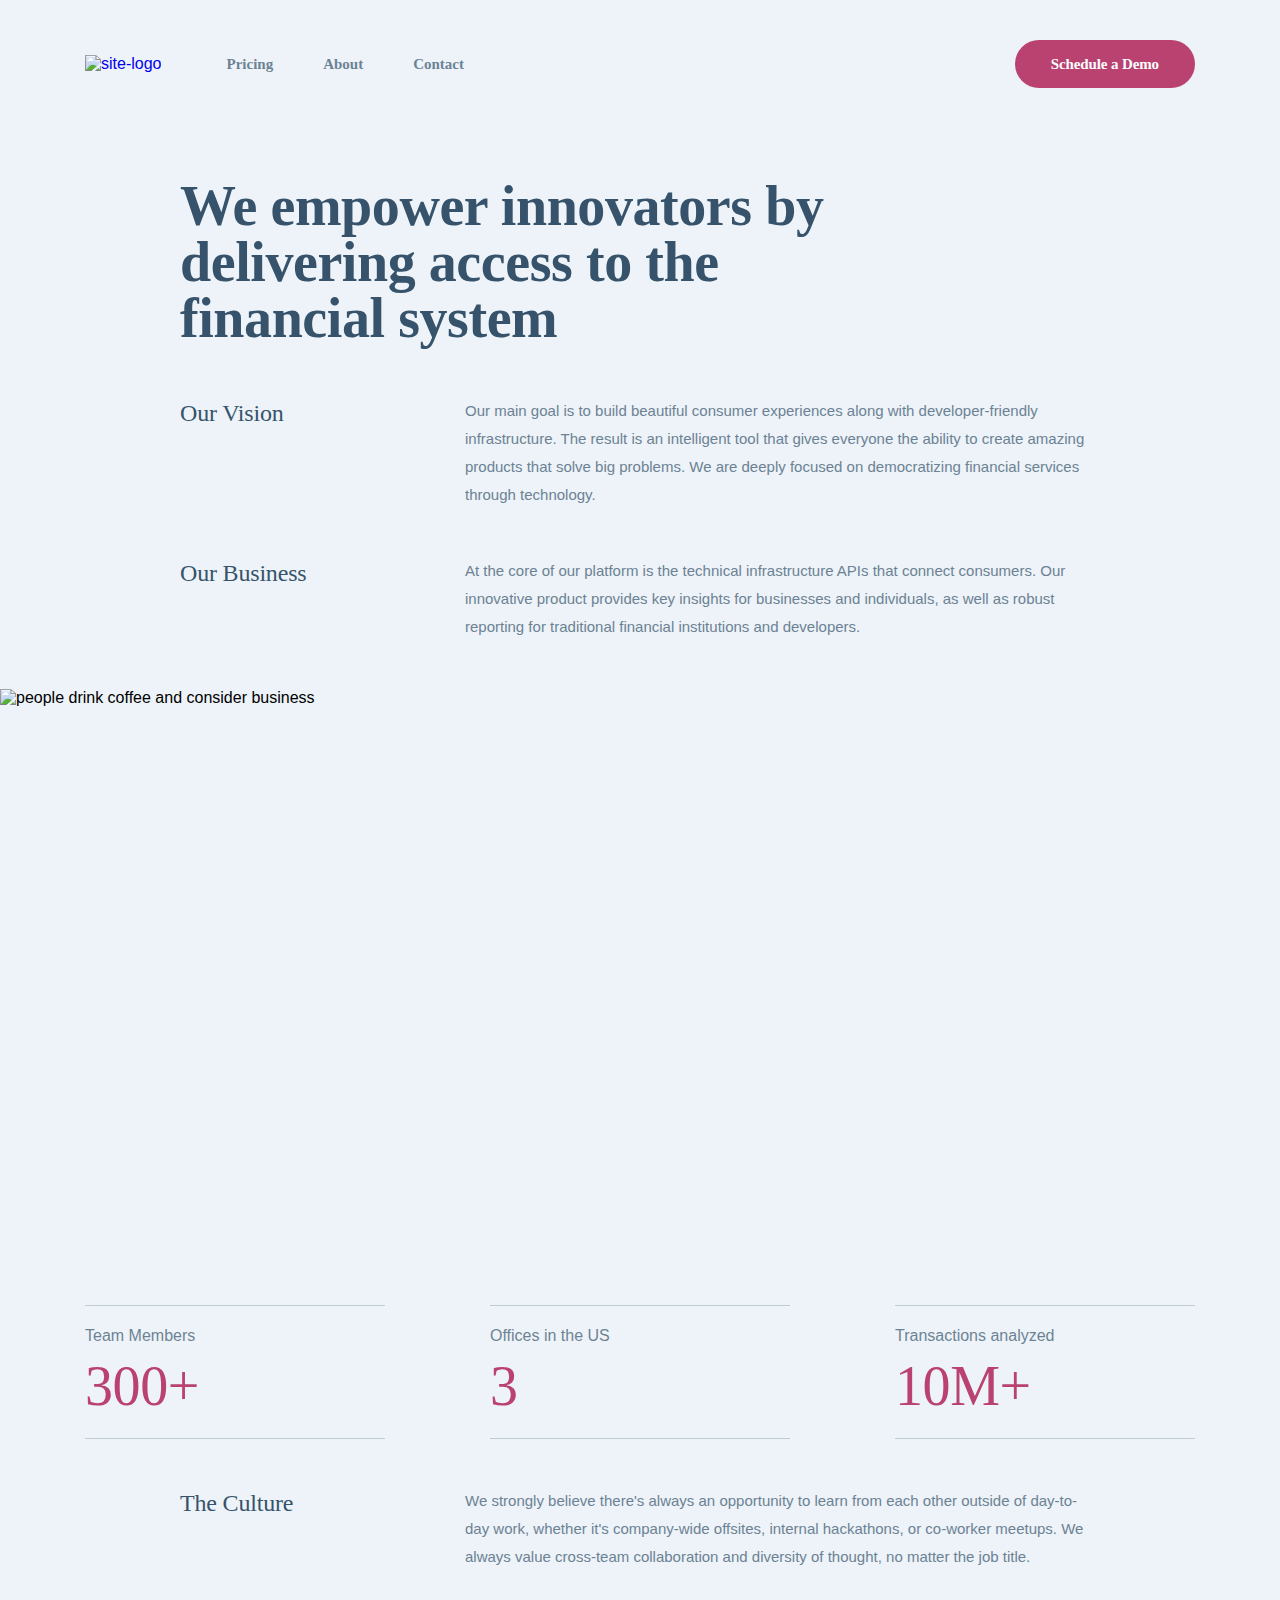
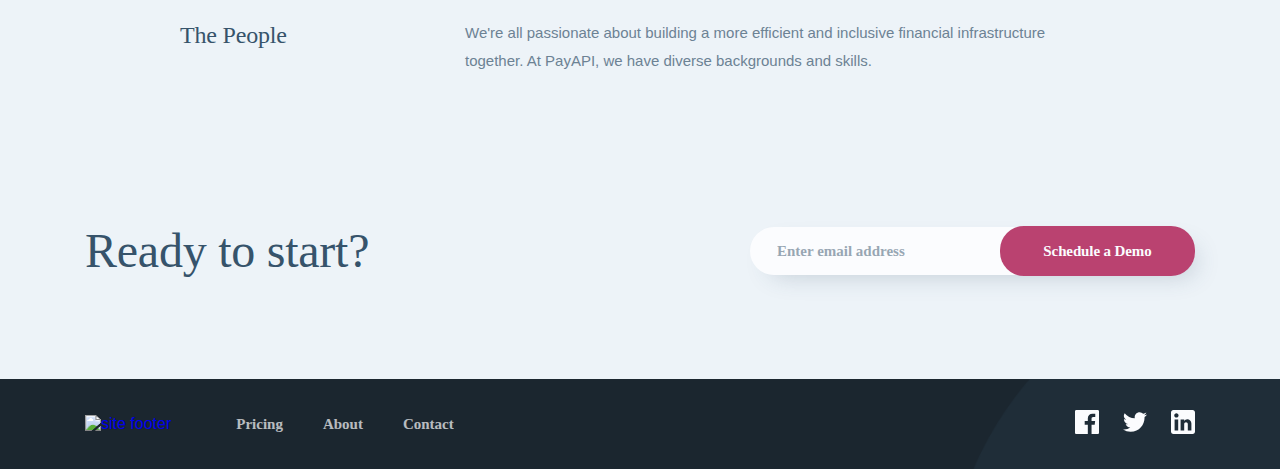
==== commit cf47a079: "Add padding" ====
--- a/about.html
+++ b/about.html
@@ -80,182 +80,197 @@
   </header>
   
   <!-- site main -->
-  <main class="site-main">
-    <!DOCTYPE html>
-<html lang="en">
-
-<head>
-    <meta charset="UTF-8">
-    <meta http-equiv="X-UA-Compatible" content="IE=edge">
-    <meta name="viewport" content="width=device-width, initial-scale=1.0">
-    <title>About</title>
-    <link rel="stylesheet" href="./css/main.css">
-</head>
-
-<body>
-    <main>
-        <section class="empower">
-            <div class="container">
-                <div class="empower-wrap">
-                    <div class="empower-wrap__title-box">
-                        <h2 class="empower-wrap__title">
-                            We empower innovators by delivering access to the financial system
-                        </h2>
-                    </div>
-                    <ul class="empower-wrap__empower-list empower-list">
-                        <li class="empower-list__item">
-                            <h3 class="empower-list__title">Our Vision</h3>
-                            <div class="empower-list__text-box">
-                                <p class="empower-list__text">
-                                    Our main goal is to build beautiful consumer experiences along with developer-friendly
-                                    infrastructure. The result is an intelligent tool that gives everyone the ability to
-                                    create
-                                    amazing products that solve big problems. We are deeply focused on democratizing
-                                    financial
-                                    services through technology.
-                                </p>
-                            </div>
-                        </li>
-                        <li class="empower-list__item">
-                            <h3 class="empower-list__title">Our Business</h3>
-                            <div class="empower-list__text-box">
-                                <p class="empower-list__text">
-                                    At the core of our platform is the technical infrastructure APIs that connect consumers.
-                                    Our
-                                    innovative product provides key insights for businesses and individuals, as well as
-                                    robust
-                                    reporting for traditional financial institutions and developers.
-                                </p>
-                            </div>
-                        </li>
-                    </ul>
-                    <img class="empower-wrap__img-m" src="./images/people-m.png" width="375" height="300"
-                        srcset="./images/people-m.png 1x, ./images/people-m@2x.png 2x" alt="
-                people drink coffee and consider business">
-                    <img class="empower-wrap__img-t" src="./images/people-m.png" width="769" height="267"
-                        srcset="./images/people-t.png 1x, ./images/people-t@2x.png 2x" alt="
-                people drink coffee and consider business">
-                    <img class="empower-wrap__img-d" src="./images/people-d.png" width="1440" height="500"
-                        srcset="./images/people-d.png 1x, ./images/people-d@2x.png 2x" alt="
-                people drink coffee and consider business">
-                <ul class="empower-list-team">
-                    <li class="empower-list-team__item">
-                        <p class="empower-list-team__text">Team Members</p>
-                        <span class="empower-list-team__tiny">300+</span>
-                    </li>
-                    <li class="empower-list-team__item">
-                        <p class="empower-list-team__text">Offices in the US</p>
-                        <span class="empower-list-team__tiny">3</span>
-                    </li>
-                    <li class="empower-list-team__item">
-                        <p class="empower-list-team__text">Transactions analyzed</p>
-                        <span class="empower-list-team__tiny">10M+</span>
-                    </li>
-                </ul>
-                <ul class="empower-wrap__empower-list empower-list">
-                    <li class="empower-list__item">
-                        <h3 class="empower-list__title">The Culture</h3>
-                        <div class="empower-list__text-box">
-                            <p class="empower-list__text">
-                                We strongly believe there's always an opportunity to learn from each other outside of day-to-day work, whether it's company-wide offsites, internal hackathons, or co-worker meetups. We always value cross-team collaboration and diversity of thought, no matter the job title.
-                            </p>
-                        </div>
-                    </li>
-                    <li class="empower-list__item">
-                        <h3 class="empower-list__title">The People</h3>
-                        <div class="empower-list__text-box">
-                            <p class="empower-list__text">
-                                We're all passionate about building a more efficient and inclusive financial infrastructure together. At PayAPI, we have diverse backgrounds and skills.
-                            </p>
-                        </div>
-                    </li>
-                </ul>
-                </div>
-            </div>
-        </section>
-    </main>
-</body>
-
-</html>
-    
-  </main>
-  
-  
-  <!-- Footer -->
-  
-  <footer class="site-footer">
-
-    <div class="container">
-
-      <div class="site-footer__inner">
-
-        <a class="site-footer__logo" href="./index.html">
-          <img src="./images/logo-footer.svg" alt="site footer">
-        </a>
-
-        <ul class="site-footer__list">
-
+  
+  <main>
+    <section class="empower">
+      <div class="container">
+        <div class="empower-wrap">
+          <div class="empower-wrap__title-box">
+            <h2 class="empower-wrap__title">
+              We empower innovators by delivering access to the financial system
+            </h2>
+          </div>
+          <ul class="empower-wrap__empower-list empower-list">
+            <li class="empower-list__item">
+              <h3 class="empower-list__title">Our Vision</h3>
+              <div class="empower-list__text-box">
+                <p class="empower-list__text">
+                  Our main goal is to build beautiful consumer experiences along with developer-friendly
+                  infrastructure. The result is an intelligent tool that gives everyone the ability to
+                  create
+                  amazing products that solve big problems. We are deeply focused on democratizing
+                  financial
+                  services through technology.
+                </p>
+              </div>
+            </li>
+            <li class="empower-list__item">
+              <h3 class="empower-list__title">Our Business</h3>
+              <div class="empower-list__text-box">
+                <p class="empower-list__text">
+                  At the core of our platform is the technical infrastructure APIs that connect consumers.
+                  Our
+                  innovative product provides key insights for businesses and individuals, as well as
+                  robust
+                  reporting for traditional financial institutions and developers.
+                </p>
+              </div>
+            </li>
+          </ul>
+          <img class="empower-wrap__img-m" src="./images/people-m.png" width="375" height="300"
+          srcset="./images/people-m.png 1x, ./images/people-m@2x.png 2x" alt="
+          people drink coffee and consider business">
+          <img class="empower-wrap__img-t" src="./images/people-m.png" width="769" height="267"
+          srcset="./images/people-t.png 1x, ./images/people-t@2x.png 2x" alt="
+          people drink coffee and consider business">
+          <img class="empower-wrap__img-d" src="./images/people-d.png" width="1440" height="500"
+          srcset="./images/people-d.png 1x, ./images/people-d@2x.png 2x" alt="
+          people drink coffee and consider business">
+          <ul class="empower-list-team">
+            <li class="empower-list-team__item">
+              <p class="empower-list-team__text">Team Members</p>
+              <span class="empower-list-team__tiny">300+</span>
+            </li>
+            <li class="empower-list-team__item">
+              <p class="empower-list-team__text">Offices in the US</p>
+              <span class="empower-list-team__tiny">3</span>
+            </li>
+            <li class="empower-list-team__item">
+              <p class="empower-list-team__text">Transactions analyzed</p>
+              <span class="empower-list-team__tiny">10M+</span>
+            </li>
+          </ul>
+          <ul class="empower-wrap__empower-list empower-list">
+            <li class="empower-list__item">
+              <h3 class="empower-list__title">The Culture</h3>
+              <div class="empower-list__text-box">
+                <p class="empower-list__text">
+                  We strongly believe there's always an opportunity to learn from each other outside of day-to-day work, whether it's company-wide offsites, internal hackathons, or co-worker meetups. We always value cross-team collaboration and diversity of thought, no matter the job title.
+                </p>
+              </div>
+            </li>
+            <li class="empower-list__item">
+              <h3 class="empower-list__title">The People</h3>
+              <div class="empower-list__text-box">
+                <p class="empower-list__text">
+                  We're all passionate about building a more efficient and inclusive financial infrastructure together. At PayAPI, we have diverse backgrounds and skills.
+                </p>
+              </div>
+            </li>
+          </ul>
+        </div>
+      </div>
+    </section>
+    
+    <!-- Article -->
+    <section class="article">
+      
+      <div class="container">
+        
+        <div class="article__inner">
+          
+          <h2 class="article__title">
+            Ready to start?
+          </h2>
+          
+          <div class="article__info">
+            
+            <form class="article__form article__form--down  form" action="https://echo.htmlacademy.ru/courses" method="POST"
+            autocomplete="off">
+            
+            <input class="form__input form__input--two" type="email" name="your_email" aria-label="Enter Your Email"
+            placeholder="Enter email address">
+            
+            <button class="form__button form__button--two our-link" type="submit">
+              Schedule a Demo
+            </button>
+            
+          </form>
+          
+        </div>
+        
+      </div>
+      
+    </div>
+    
+  </section>
+</main>
+
+<!-- Footer -->
+
+<footer class="site-footer">
+  
+  <div class="container">
+    
+    <div class="site-footer__inner">
+      
+      <a class="site-footer__logo" href="./index.html">
+        <img src="./images/logo-footer.svg" alt="site footer">
+      </a>
+      
+      <ul class="site-footer__list">
+        
         <li class="site-footer__item">
-
+          
           <a class="site-footer__link" href="./pricing.html">
             Pricing
           </a>
-
-        </li>
-
+          
+        </li>
+        
         <li class="site-footer__item">
-
+          
           <a class="site-footer__link" href="./about.html">
             About
           </a>
-
-        </li>
-
+          
+        </li>
+        
         <li class="site-footer__item">
-
+          
           <a class="site-footer__link" href="./contact.html">
             Contact
           </a>
-
-        </li>
-
-        </ul>
-
-        <ul class="site-footer__icon icon">
-
-          <li class="icon__item">
-
-            <a class="icon__link" href="#">
-              <svg width="24" height="24" fill="currentColor" xmlns="http://www.w3.org/2000/svg"><path d="M22.675 0H1.325C.593 0 0 .593 0 1.325v21.351C0 23.407.593 24 1.325 24H12.82v-9.294H9.692v-3.622h3.128V8.413c0-3.1 1.893-4.788 4.659-4.788 1.325 0 2.463.099 2.795.143v3.24l-1.918.001c-1.504 0-1.795.715-1.795 1.763v2.313h3.587l-.467 3.622h-3.12V24h6.116c.73 0 1.323-.593 1.323-1.325V1.325C24 .593 23.407 0 22.675 0Z" fill="currentColor"/></svg>
-            </a>
-
-          </li>
-
-          <li class="icon__item">
-
-            <a class="icon__link" href="#">
-              <svg width="24" height="20" fill="currentColor" xmlns="http://www.w3.org/2000/svg"><path d="M24 2.557a9.83 9.83 0 0 1-2.828.775A4.932 4.932 0 0 0 23.337.608a9.864 9.864 0 0 1-3.127 1.195A4.916 4.916 0 0 0 16.616.248c-3.179 0-5.515 2.966-4.797 6.045A13.978 13.978 0 0 1 1.671 1.149a4.93 4.93 0 0 0 1.523 6.574 4.903 4.903 0 0 1-2.229-.616c-.054 2.281 1.581 4.415 3.949 4.89a4.935 4.935 0 0 1-2.224.084 4.928 4.928 0 0 0 4.6 3.419A9.9 9.9 0 0 1 0 17.54a13.94 13.94 0 0 0 7.548 2.212c9.142 0 14.307-7.721 13.995-14.646A10.025 10.025 0 0 0 24 2.557Z" fill="currentColor"/></svg>
-            </a>
-
-          </li>
-
-          <li class="icon__item">
-
-            <a class="icon__link" href="#">
-              <svg width="24" height="24" fill="currentColor" xmlns="http://www.w3.org/2000/svg"><path fill-rule="evenodd" clip-rule="evenodd" d="M2.4 0h19.2C22.92 0 24 1.08 24 2.4v19.2c0 1.32-1.08 2.4-2.4 2.4H2.4C1.08 24 0 22.92 0 21.6V2.4C0 1.08 1.08 0 2.4 0Zm1.2 20.4h3.6V9.6H3.6v10.8ZM5.4 7.56c-1.2 0-2.16-.96-2.16-2.16 0-1.2.96-2.16 2.16-2.16 1.2 0 2.16.96 2.16 2.16 0 1.2-.96 2.16-2.16 2.16ZM16.8 20.4h3.6v-6.84c0-2.28-1.92-4.2-4.2-4.2-1.08 0-2.4.72-3 1.68V9.6H9.6v10.8h3.6v-6.36c0-.96.84-1.8 1.8-1.8.96 0 1.8.84 1.8 1.8v6.36Z" fill="currentColor"/></svg>
-            </a>
-
-          </li>
-
-        </ul>
-
-      </div>
-
+          
+        </li>
+        
+      </ul>
+      
+      <ul class="site-footer__icon icon">
+        
+        <li class="icon__item">
+          
+          <a class="icon__link" href="#">
+            <svg width="24" height="24" fill="currentColor" xmlns="http://www.w3.org/2000/svg"><path d="M22.675 0H1.325C.593 0 0 .593 0 1.325v21.351C0 23.407.593 24 1.325 24H12.82v-9.294H9.692v-3.622h3.128V8.413c0-3.1 1.893-4.788 4.659-4.788 1.325 0 2.463.099 2.795.143v3.24l-1.918.001c-1.504 0-1.795.715-1.795 1.763v2.313h3.587l-.467 3.622h-3.12V24h6.116c.73 0 1.323-.593 1.323-1.325V1.325C24 .593 23.407 0 22.675 0Z" fill="currentColor"/></svg>
+          </a>
+          
+        </li>
+        
+        <li class="icon__item">
+          
+          <a class="icon__link" href="#">
+            <svg width="24" height="20" fill="currentColor" xmlns="http://www.w3.org/2000/svg"><path d="M24 2.557a9.83 9.83 0 0 1-2.828.775A4.932 4.932 0 0 0 23.337.608a9.864 9.864 0 0 1-3.127 1.195A4.916 4.916 0 0 0 16.616.248c-3.179 0-5.515 2.966-4.797 6.045A13.978 13.978 0 0 1 1.671 1.149a4.93 4.93 0 0 0 1.523 6.574 4.903 4.903 0 0 1-2.229-.616c-.054 2.281 1.581 4.415 3.949 4.89a4.935 4.935 0 0 1-2.224.084 4.928 4.928 0 0 0 4.6 3.419A9.9 9.9 0 0 1 0 17.54a13.94 13.94 0 0 0 7.548 2.212c9.142 0 14.307-7.721 13.995-14.646A10.025 10.025 0 0 0 24 2.557Z" fill="currentColor"/></svg>
+          </a>
+          
+        </li>
+        
+        <li class="icon__item">
+          
+          <a class="icon__link" href="#">
+            <svg width="24" height="24" fill="currentColor" xmlns="http://www.w3.org/2000/svg"><path fill-rule="evenodd" clip-rule="evenodd" d="M2.4 0h19.2C22.92 0 24 1.08 24 2.4v19.2c0 1.32-1.08 2.4-2.4 2.4H2.4C1.08 24 0 22.92 0 21.6V2.4C0 1.08 1.08 0 2.4 0Zm1.2 20.4h3.6V9.6H3.6v10.8ZM5.4 7.56c-1.2 0-2.16-.96-2.16-2.16 0-1.2.96-2.16 2.16-2.16 1.2 0 2.16.96 2.16 2.16 0 1.2-.96 2.16-2.16 2.16ZM16.8 20.4h3.6v-6.84c0-2.28-1.92-4.2-4.2-4.2-1.08 0-2.4.72-3 1.68V9.6H9.6v10.8h3.6v-6.36c0-.96.84-1.8 1.8-1.8.96 0 1.8.84 1.8 1.8v6.36Z" fill="currentColor"/></svg>
+          </a>
+          
+        </li>
+        
+      </ul>
+      
     </div>
-
-  </footer>
-  
-  <script src="./js/main.js"></script>
-  
+    
+  </div>
+  
+</footer>
+
+<script src="./js/main.js"></script>
+
 </body>
 </html>--- a/css/main.css
+++ b/css/main.css
@@ -1,3 +1,13 @@
+/* VARIABLES */
+:root {
+  --dark-pink: #ba4270;
+  --link-water-white: #e1e1e1;
+  --san-juan-blue: #36536b;
+  --mirage-blue: #1B262F;
+  --charm-pink: #DA6D97;
+  --light-san-juan-blue: #6C8294;
+}
+
 /*! normalize.css v8.0.1 | MIT License | github.com/necolas/normalize.css */
 /* Document
    ========================================================================== */
@@ -342,7 +352,7 @@
 }
 
 body {
-  font-family: "Public Sans" "Arial", "sans-serif";
+  font-family: "Public Sans", "Arial", sans-serif;
   margin: 0;
   padding: 0;
   display: flex;
@@ -401,7 +411,7 @@
 }
 
 .body-contact {
-  background-position: calc(50% + 276px) calc(50% - 561px);
+  background-position: calc(50% + 276px) calc(50% - 427px);
 }
 
 .site-header {
@@ -632,6 +642,11 @@
     display: block;
   }
 }
+@media only screen and (min-width: 768px) {
+  .body-contact {
+    background-position: calc(50% + 507px) calc(50% - 264px);
+  }
+}
 @media only screen and (min-width: 1024px) {
   .site-body {
     background-position: calc(50% + 504px) calc(50% - 127px);
@@ -646,8 +661,14 @@
   .nav__link:hover {
     color: #141e26;
   }
+  .our-link {
+    cursor: pointer;
+  }
   .our-link:hover {
     background-color: #DA6D97;
+  }
+  .our-link:active {
+    background-color: #cf90a8;
   }
 }
 .hero {
@@ -794,6 +815,7 @@
   }
   .form__input {
     margin-bottom: 0;
+    padding: 15px 205px 15px 27px;
   }
   .form__button {
     width: 100%;
@@ -846,6 +868,9 @@
   }
   .form {
     justify-content: flex-start;
+  }
+  .form__input {
+    padding: 15px 160px 15px 27px;
   }
   .form__button {
     right: 50px;
@@ -998,6 +1023,12 @@
     color: #1B262F;
     background-color: #FFFFFf;
   }
+  .company__link:active {
+    color: #FBFCFE;
+    border-color: #FBFCFE;
+    background-color: transparent;
+    opacity: 0.7;
+  }
   .brend__list {
     margin-bottom: 0;
   }
@@ -1342,6 +1373,9 @@
   .form__button--two {
     right: 0;
   }
+  .form__input--two {
+    padding: 15px 205px 15px 27px;
+  }
 }
 @media only screen and (min-width: 1024px) {
   .article__title {
@@ -1355,116 +1389,11 @@
     text-align: center;
   }
 }
-.site-footer {
-  padding: 40px 0px 55px 0px;
-  background-image: url(../images/footer-m.png);
-  background-repeat: no-repeat;
-  background-size: cover;
-}
-
-.site-footer__inner {
-  text-align: center;
-}
-
-.site-footer__logo {
-  display: inline-block;
-  margin-bottom: 40px;
-}
-
-.site-footer__list {
-  margin: 0;
-  padding: 0;
-  list-style-type: none;
-  margin-bottom: 40px;
-}
-
-.site-footer__item:not(:last-child) {
-  margin-bottom: 31px;
-}
-
-.site-footer__link {
-  text-decoration: none;
-  font-family: "Public Sans";
-  font-style: normal;
-  font-weight: 700;
-  font-size: 15px;
-  line-height: 18px;
-  color: #FBFCFE;
-  mix-blend-mode: normal;
-  opacity: 0.7;
-  transition: all 0.3s ease;
-}
-
-.site-footer__icon {
-  margin: 0;
-  padding: 0;
-  list-style-type: none;
-  display: flex;
-  align-items: center;
-  justify-content: center;
-}
-
-.icon__item:nth-child(2) {
-  margin-right: 24px;
-  margin-left: 24px;
-}
-
-.icon__link {
-  color: #FBFCFE;
-  transition: all 0.3s ease;
-}
-
-@media only screen and (min-width: 500px) {
-  .site-footer__list {
-    display: flex;
-    justify-content: center;
-    align-items: center;
-  }
-  .site-footer__item:not(:last-child) {
-    margin-bottom: 0px;
-  }
-  .site-footer__item:nth-child(2) {
-    margin-right: 40px;
-    margin-left: 40px;
-  }
-}
-@media only screen and (min-width: 768px) {
-  .site-footer {
-    padding: 31px 0px 31px 0px;
-    background-image: url(../images/footer-t.png);
-    background-repeat: no-repeat;
-    background-size: cover;
-  }
-  .site-footer__inner {
-    display: flex;
-    align-items: center;
-    justify-content: flex-start;
-  }
-  .site-footer__logo {
-    margin-bottom: 0;
-    margin-right: 65px;
-  }
-  .site-footer__list {
-    margin-bottom: 0;
-    margin-right: auto;
-  }
-}
-@media only screen and (min-width: 1024px) {
-  .site-footer {
-    padding: 31px 0px 31px 0px;
-    background-image: url(../images/footer-d.png);
-    background-repeat: no-repeat;
-    background-size: cover;
-  }
-  .site-footer__link:hover {
-    color: #FBFCFE;
-    opacity: 1;
-  }
-  .icon__link:hover {
-    color: #DA6D97;
-  }
-}
 /* SECTION PRICING START */
+.pricing {
+  padding: 20px 0px 60px 0px;
+}
+
 .pricing-box__title {
   margin: 0px 0px 48px 0px;
   font-family: "DM Serif Display";
@@ -1598,7 +1527,14 @@
   opacity: 0.5;
 }
 
+.article__form--down {
+  margin-bottom: 0px;
+}
+
 @media only screen and (min-width: 730px) {
+  .pricing {
+    padding: 50px 0px 100px 0px;
+  }
   .pricing-box__title {
     margin-bottom: 69px;
     font-size: 48px;
@@ -1658,6 +1594,9 @@
     margin: 0px;
     padding-left: 36px;
   }
+  .pricing-list__link-tiny {
+    margin: 0px;
+  }
   .pricing-list__item.pricing-list__item .pricing-list-text__item::before {
     left: calc(50% - 49px);
   }
@@ -1674,6 +1613,7 @@
 /* SECTION PRICING END */
 .empower {
   position: relative;
+  padding-top: 20px;
 }
 
 .empower-wrap__title-box {
@@ -1694,7 +1634,7 @@
 }
 
 .empower-list {
-  margin-bottom: 92px;
+  margin-bottom: 48px;
 }
 
 .empower-list__item {
@@ -1805,6 +1745,10 @@
   }
 }
 @media only screen and (min-width: 730px) {
+  .empower {
+    padding-top: 50px;
+    padding-bottom: 100px;
+  }
   .empower-wrap__title-box {
     max-width: 573px;
     margin-bottom: 54px;
@@ -1900,4 +1844,420 @@
     background-repeat: no-repeat;
     background-position: calc(50% - 736px) calc(50% + 0px);
   }
+}
+contact-part__title-box {
+  max-width: 327px;
+  margin: 0 auto;
+}
+
+.contact {
+  padding: 20px 0px 80px 0px;
+}
+
+.contact-part__title {
+  margin: 0;
+  font-family: "DM Serif Display";
+  font-style: normal;
+  font-weight: 400;
+  font-size: 28px;
+  line-height: 32px;
+  text-align: center;
+  letter-spacing: -0.246154px;
+  color: #36536B;
+}
+
+.contact-part__main {
+  display: flex;
+  flex-direction: column;
+  margin-top: 40px;
+}
+
+.contact-part__form-box {
+  max-width: 445px;
+  margin: 0 auto;
+}
+
+.contact-form__label {
+  position: relative;
+}
+
+.contact-form__label--check {
+  position: static;
+}
+
+.contact-form__input {
+  width: 100%;
+  padding: 0 20px 16px 20px;
+  margin-bottom: 37px;
+  font-family: "Public Sans";
+  font-style: normal;
+  font-weight: 400;
+  font-size: 15px;
+  line-height: 25px;
+  letter-spacing: -0.115385px;
+  color: #36536B;
+  background-color: transparent;
+  border: none;
+  outline: none;
+  border-bottom: 1px solid #9AA8B4;
+}
+.contact-form__input:focus {
+  color: #36536B;
+  opacity: 1;
+  border-bottom: 1px solid #36536B;
+}
+.contact-form__input::-moz-placeholder {
+  opacity: 0.5;
+}
+.contact-form__input:-ms-input-placeholder {
+  opacity: 0.5;
+}
+.contact-form__input::placeholder {
+  opacity: 0.5;
+}
+.contact-form__input:not(:-moz-placeholder-shown):not(:focus):invalid {
+  color: #FF0000;
+  border-bottom: 1px solid #FF0000;
+  opacity: 0.5;
+}
+.contact-form__input:not(:-ms-input-placeholder):not(:focus):invalid {
+  color: #FF0000;
+  border-bottom: 1px solid #FF0000;
+  opacity: 0.5;
+}
+.contact-form__input:not(:placeholder-shown):not(:focus):invalid {
+  color: #FF0000;
+  border-bottom: 1px solid #FF0000;
+  opacity: 0.5;
+}
+.contact-form__input:not(:-moz-placeholder-shown):not(:focus):invalid + .contact-form__input-err {
+  opacity: 1;
+}
+.contact-form__input:not(:-ms-input-placeholder):not(:focus):invalid + .contact-form__input-err {
+  opacity: 1;
+}
+.contact-form__input:not(:placeholder-shown):not(:focus):invalid + .contact-form__input-err {
+  opacity: 1;
+}
+
+.contact-form__input-err {
+  position: absolute;
+  top: 50px;
+  left: 0;
+  width: 123px;
+  opacity: 0;
+  font-family: "Public Sans";
+  font-style: normal;
+  font-weight: 400;
+  font-size: 11px;
+  line-height: 13px;
+  letter-spacing: -0.0846154px;
+  color: #FF0000;
+  mix-blend-mode: normal;
+  transition: all 0.5s;
+}
+
+.contact-form__message {
+  max-width: 445px;
+  height: 89px;
+  padding: 0 20px;
+  resize: none;
+}
+
+.contact-form__input-tick {
+  display: inline-block;
+  width: 18px;
+  height: 18px;
+  background: #36536B;
+  mix-blend-mode: normal;
+  opacity: 0.25;
+}
+
+.contact-form__input-check:checked ~ .contact-form__input-tick {
+  background-color: #BA4270;
+  background-image: url("../images/tick-icon.svg");
+  background-repeat: no-repeat;
+  background-position: center;
+  opacity: 1;
+}
+.contact-form__input-check:disabled ~ .contact-form__input-tick {
+  background: #36536B;
+  opacity: 0.05;
+}
+
+.contact-form__check-box {
+  display: flex;
+  align-items: center;
+}
+
+.contact-form__check-text-box {
+  max-width: 395px;
+}
+
+.contact-form__check-text {
+  margin: 0 0 0 26px;
+  font-family: "Public Sans";
+  font-style: normal;
+  font-weight: 400;
+  font-size: 12px;
+  line-height: 20px;
+  letter-spacing: -0.115385px;
+  color: #36536B;
+}
+
+.contact-form__submit-btn {
+  margin-top: 24px;
+  padding: 15px 50px;
+  font-family: "Public Sans";
+  font-style: normal;
+  font-weight: 700;
+  font-size: 15px;
+  line-height: 18px;
+  letter-spacing: -0.115385px;
+  color: #36536B;
+  border: none;
+  background-color: transparent;
+  border: 1px solid #36536B;
+  border-radius: 24px;
+  transition: all 0.5s;
+  cursor: pointer;
+}
+.contact-form__submit-btn:hover {
+  color: #FFFFFF;
+  background-color: #36536B;
+}
+.contact-form__submit-btn:active {
+  opacity: 0.5;
+}
+
+.brands-box {
+  margin-top: 81px;
+}
+
+.brands-box__title-box {
+  max-width: 445px;
+  margin: 0 auto;
+}
+
+.brands-box__title {
+  margin: 0;
+  font-family: "DM Serif Display";
+  font-style: normal;
+  font-weight: 400;
+  font-size: 22px;
+  line-height: 28px;
+  text-align: center;
+  letter-spacing: -0.184615px;
+  color: #36536B;
+  mix-blend-mode: normal;
+  opacity: 0.75;
+}
+
+.brands-box__gallery {
+  max-width: 541px;
+  margin: 31px auto 0 auto;
+  display: grid;
+  justify-content: center;
+  grid-template-columns: 106px 120px;
+  grid-template-rows: 15px 22px 27px;
+  -moz-column-gap: 50px;
+       column-gap: 50px;
+  row-gap: 43px;
+}
+
+@media only screen and (min-width: 360px) {
+  .contact-part__title {
+    font-size: 32px;
+    line-height: 36px;
+  }
+  .contact-form__input-tick {
+    width: 24px;
+    height: 24px;
+  }
+  .contact-form__check-text {
+    font-size: 15px;
+    line-height: 25px;
+  }
+  .brands-box__title {
+    font-size: 24px;
+    line-height: 32px;
+  }
+}
+@media only screen and (min-width: 550px) {
+  .contact-part__title-box {
+    max-width: 539px;
+    margin: 0 auto;
+  }
+  .contact-part__title {
+    font-size: 48px;
+    line-height: 56px;
+    letter-spacing: -0.369231px;
+  }
+  .contact-part__main {
+    margin-top: 54px;
+  }
+  .brands-box {
+    margin-top: 64px;
+  }
+  .brands-box__gallery {
+    max-width: 730px;
+    grid-template-columns: repeat(3, 146px);
+    grid-template-rows: repeat(2, 30px);
+    -moz-column-gap: 62px;
+         column-gap: 62px;
+    row-gap: 40px;
+    margin-top: 40px;
+  }
+  .brands-box__gallery-photo {
+    margin: 0 auto;
+  }
+}
+@media only screen and (min-width: 768px) {
+  .contact {
+    padding: 50px 0px 100px 0px;
+  }
+}
+@media only screen and (min-width: 1024px) {
+  .contact {
+    padding: 60px 0px 90px 0px;
+  }
+}
+@media only screen and (min-width: 1200px) {
+  .contact-part__title-box {
+    max-width: 730px;
+    margin: 0;
+  }
+  .contact-part__title {
+    font-size: 56px;
+    line-height: 56px;
+    letter-spacing: -0.430769px;
+    text-align: left;
+  }
+  .contact-part__main {
+    align-items: center;
+    justify-content: space-between;
+    flex-direction: row;
+    margin-top: 43px;
+  }
+  .brands-box__title-box {
+    margin: 0;
+  }
+  .brands-box__title {
+    text-align: left;
+  }
+  .brands-box__gallery-photo {
+    margin: 0;
+  }
+  .brands-box {
+    margin: 0 0 0 124px;
+  }
+}
+.site-footer {
+  padding: 40px 0px 55px 0px;
+  background-image: url(../images/footer-m.png);
+  background-repeat: no-repeat;
+  background-size: cover;
+}
+
+.site-footer__inner {
+  text-align: center;
+}
+
+.site-footer__logo {
+  display: inline-block;
+  margin-bottom: 40px;
+}
+
+.site-footer__list {
+  margin: 0;
+  padding: 0;
+  list-style-type: none;
+  margin-bottom: 40px;
+}
+
+.site-footer__item:not(:last-child) {
+  margin-bottom: 31px;
+}
+
+.site-footer__link {
+  text-decoration: none;
+  font-family: "Public Sans";
+  font-style: normal;
+  font-weight: 700;
+  font-size: 15px;
+  line-height: 18px;
+  color: #FBFCFE;
+  mix-blend-mode: normal;
+  opacity: 0.7;
+  transition: all 0.3s ease;
+}
+
+.site-footer__icon {
+  margin: 0;
+  padding: 0;
+  list-style-type: none;
+  display: flex;
+  align-items: center;
+  justify-content: center;
+}
+
+.icon__item:nth-child(2) {
+  margin-right: 24px;
+  margin-left: 24px;
+}
+
+.icon__link {
+  color: #FBFCFE;
+  transition: all 0.3s ease;
+}
+
+@media only screen and (min-width: 500px) {
+  .site-footer__list {
+    display: flex;
+    justify-content: center;
+    align-items: center;
+  }
+  .site-footer__item:not(:last-child) {
+    margin-bottom: 0px;
+  }
+  .site-footer__item:nth-child(2) {
+    margin-right: 40px;
+    margin-left: 40px;
+  }
+}
+@media only screen and (min-width: 768px) {
+  .site-footer {
+    padding: 31px 0px 31px 0px;
+    background-image: url(../images/footer-t.png);
+    background-repeat: no-repeat;
+    background-size: cover;
+  }
+  .site-footer__inner {
+    display: flex;
+    align-items: center;
+    justify-content: flex-start;
+  }
+  .site-footer__logo {
+    margin-bottom: 0;
+    margin-right: 65px;
+  }
+  .site-footer__list {
+    margin-bottom: 0;
+    margin-right: auto;
+  }
+}
+@media only screen and (min-width: 1024px) {
+  .site-footer {
+    padding: 31px 0px 31px 0px;
+    background-image: url(../images/footer-d.png);
+    background-repeat: no-repeat;
+    background-size: cover;
+  }
+  .site-footer__link:hover {
+    color: #FBFCFE;
+    opacity: 1;
+  }
+  .icon__link:hover {
+    color: #DA6D97;
+  }
 }/*# sourceMappingURL=main.css.map */